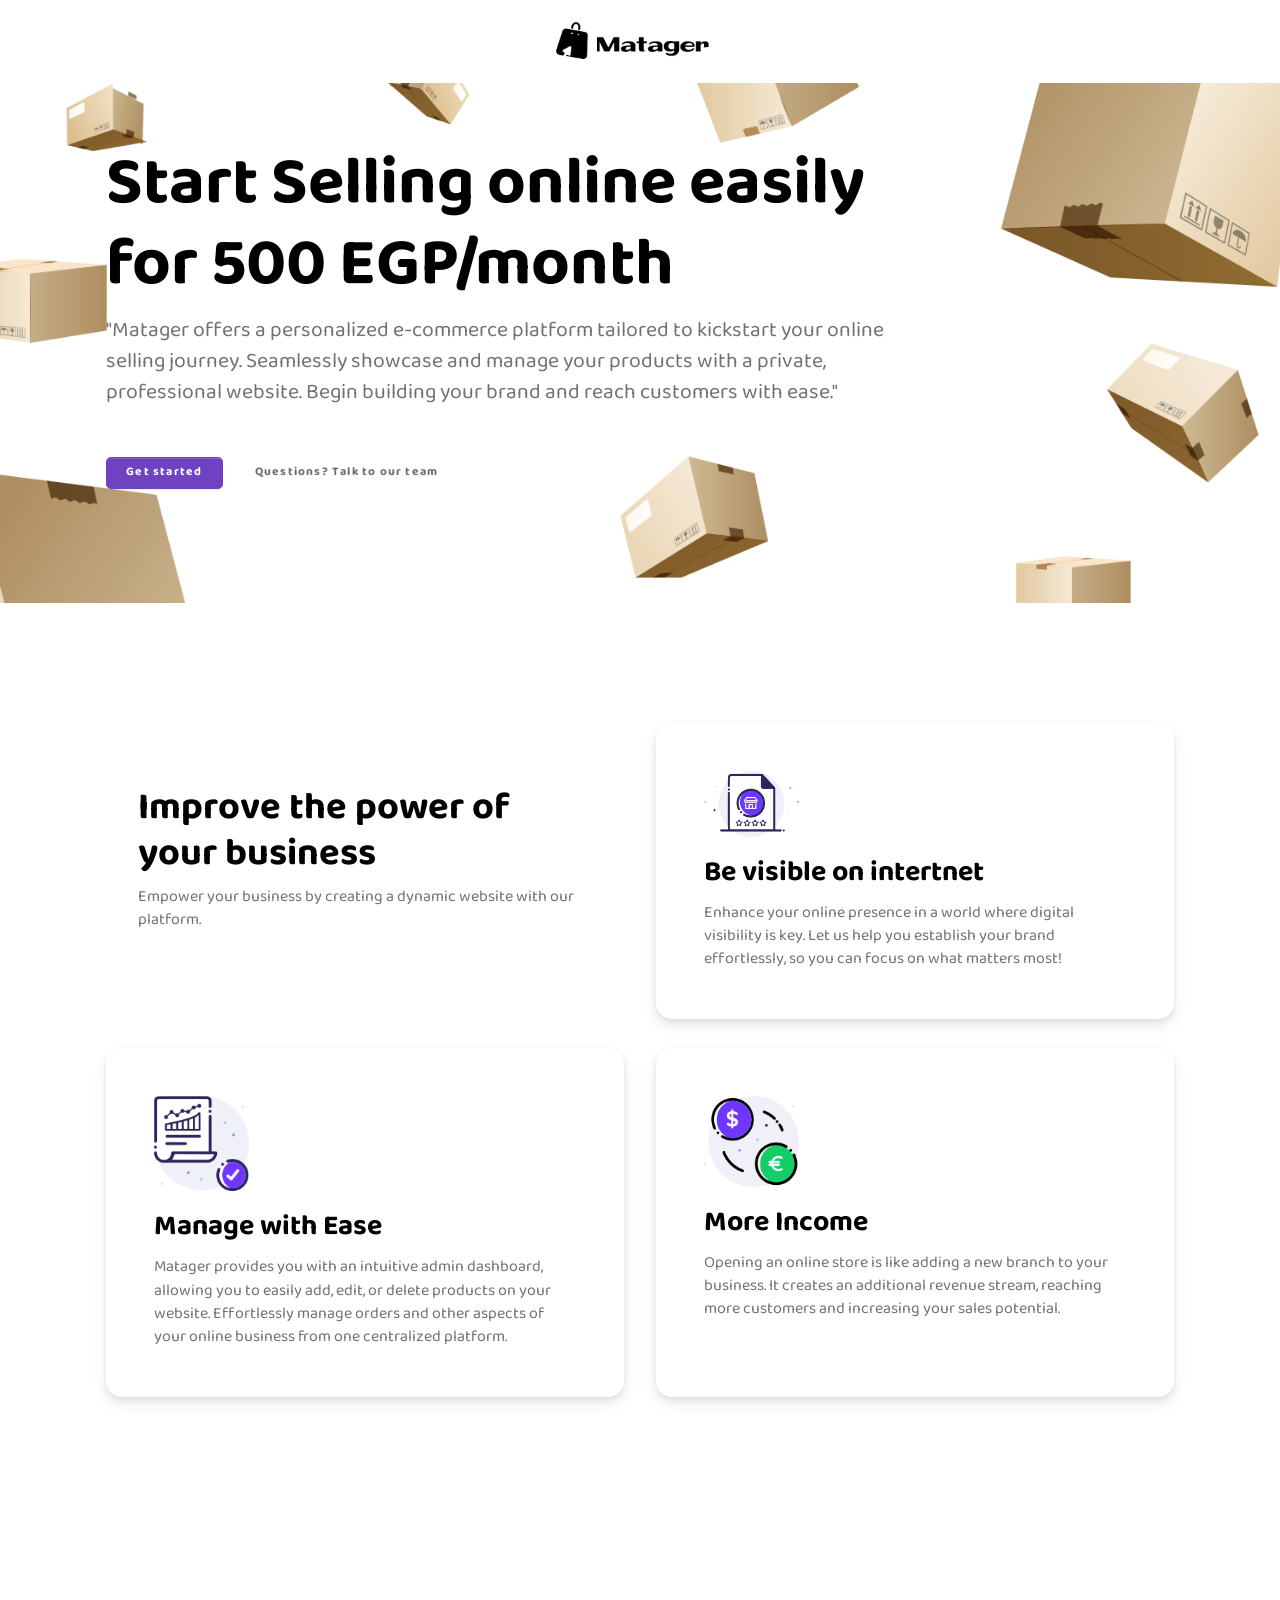
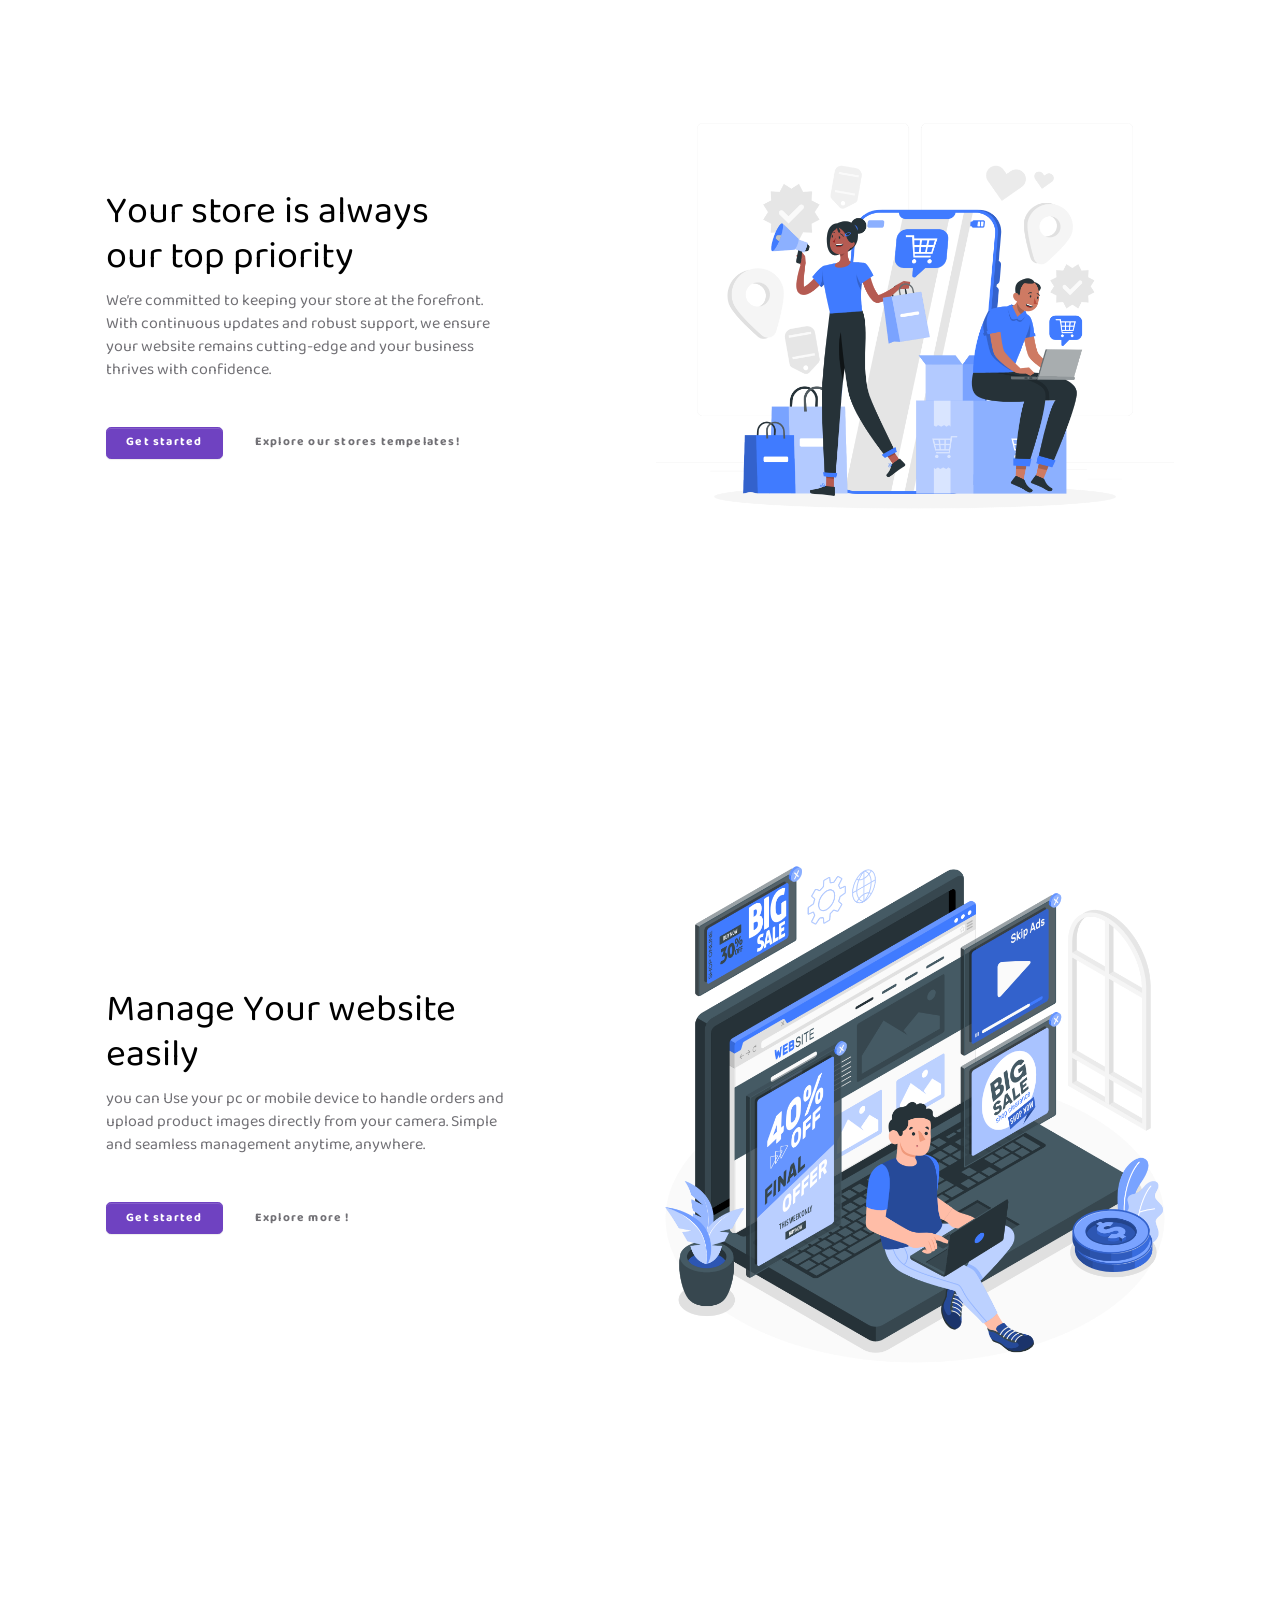
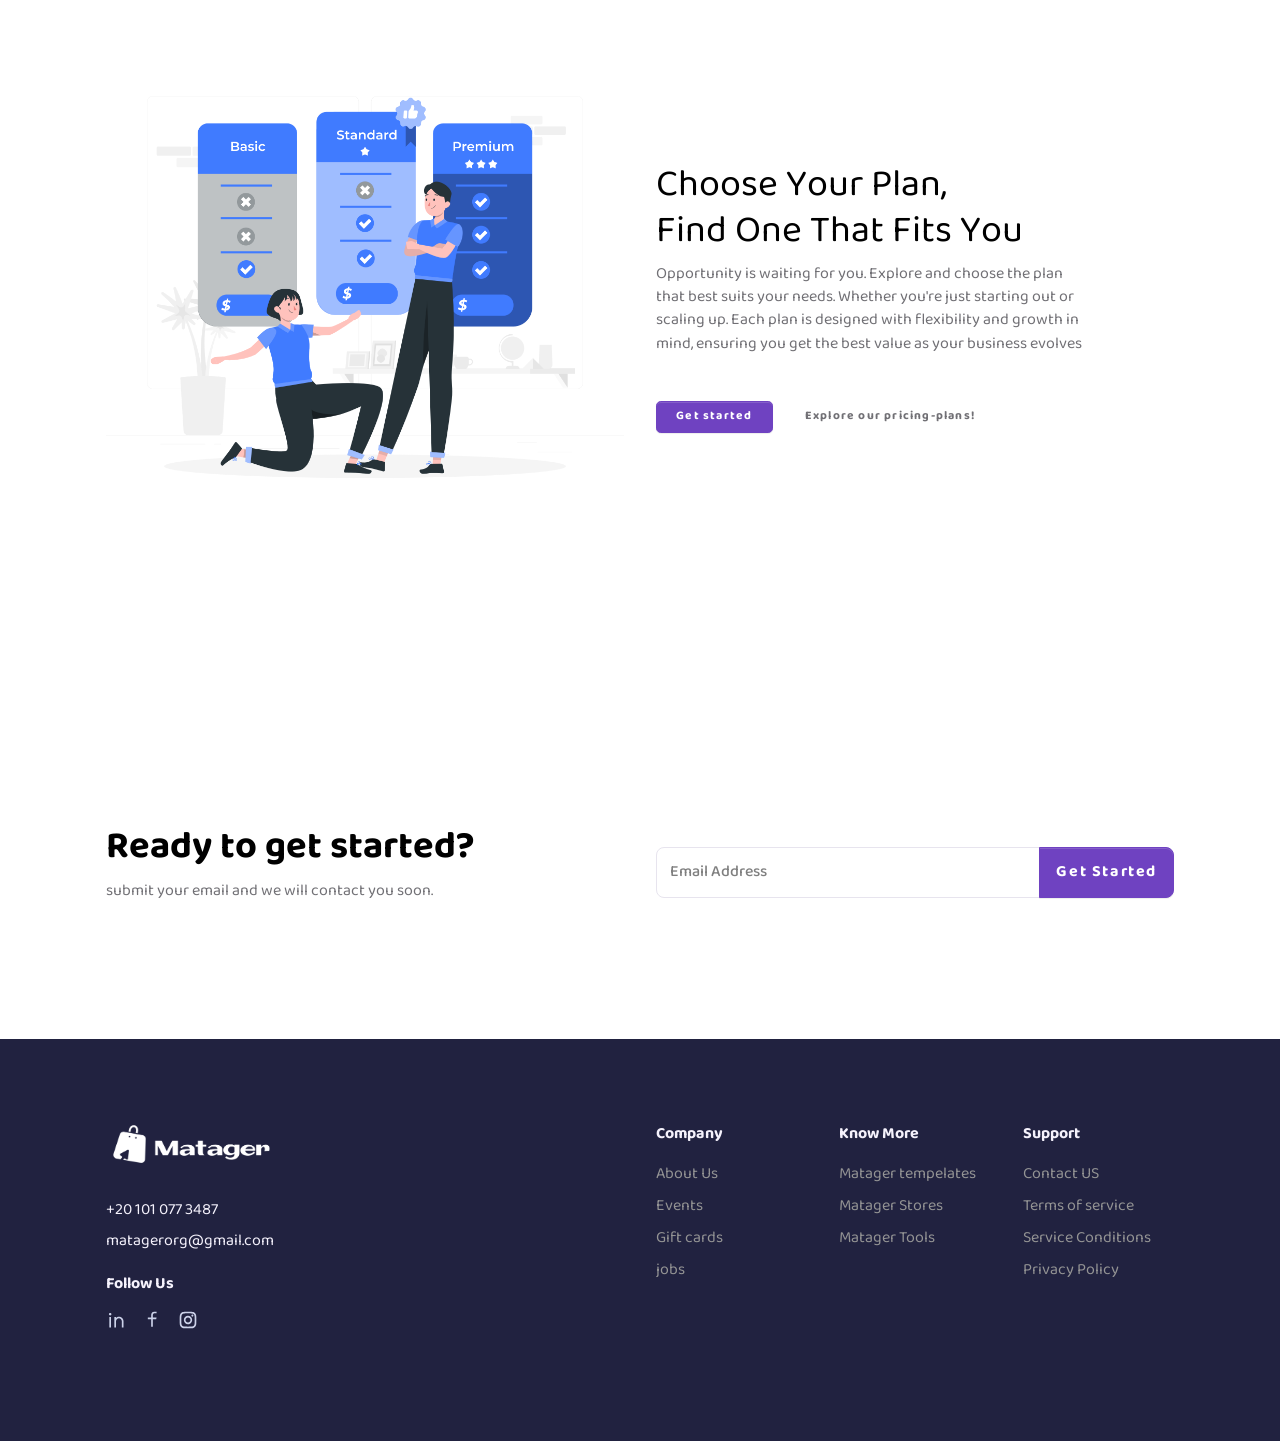
==== index.html @ d5d91312 "Update index.html" ====
<!DOCTYPE html>
<html lang="en-US" dir="ltr">

<head>
  <meta charset="utf-8">
  <meta http-equiv="X-UA-Compatible" content="IE=edge">
  <meta name="viewport" content="width=device-width, initial-scale=1">


  <!-- ===============================================-->
  <!--    Document Title-->
  <!-- ===============================================-->
  <title>Home</title>


<link rel="icon" href="./assets/img/favicons/favicon.png" type="image/x-icon">
  <link rel="icon" href="./assets/img/favicons/favico.ico" type="image/x-icon">
  <link rel="apple-touch-icon" href="./assets/img/favicons/favico.ico">


  <!-- ===============================================-->
  <!--    Stylesheets-->
  <!-- ===============================================-->

  <link
    href="https://fonts.googleapis.com/css2?family=Baloo+Bhaijaan+2:wght@400;500;600;700&amp;family=Poppins:ital,wght@0,400;0,500;0,600;0,700;1,300&amp;display=swap"
    rel="stylesheet">
  <link href="assets/css/theme.css" rel="stylesheet" />
  <script src="assets/js/main.js"></script>
</head>


<body>

  <!-- ===============================================-->
  <!--    Main Content-->
  <!-- ===============================================-->
  <main class="main" id="top">
    <nav class="navbar navbar-expand-lg navbar-light center  py-3">
      <div><a class="navbar-brand" href="index.html">
          <!-- <img src="assets/img/icons/Logo.svg" height="35"alt="logo" /> -->
          <img src="assets/img/icons/logo.svg" height="50" alt="logo" />
          <!-- <h4>matager</h4> -->
        </a>
        <button style="display: none;" class="navbar-toggler" type="button" data-bs-toggle="collapse"
          data-bs-target="#navbarSupportedContent" aria-controls="navbarSupportedContent" aria-expanded="false"
          aria-label="Toggle navigation"><span class="navbar-toggler-icon"></span></button>
        <div class="collapse navbar-collapse border-top border-lg-0 mt-4 mt-lg-0" id="navbarSupportedContent">
          <!-- <ul style="display: none;" class="navbar-nav ms-auto pt-2 pt-lg-0 font-base align-items-center">
            <li class="nav-item"><a class="nav-link px-3" href="#product">Product</a></li>
            <li class="nav-item"><a class="nav-link px-3" href="#customers">Customers</a></li>
            <li class="nav-item"><a class="nav-link px-3" href="#pricing">Pricing</a></li>
            <li class="nav-item"><a class="nav-link pl-3 me-3" href="#docs">Docs </a></li>
          </ul> -->
          <!-- <button class="btn btn-primary">Get Started</button> -->
        </div>
      </div>
    </nav>
    <div class=""
      style="background-image:url(assets/img/illustration/2.jpg);background-size: cover; background-position: center; background-repeat: no-repeat;"
      id="home">

      <div class="container">
        <div class="row align-items-center h-100 justify-content-center justify-content-lg-start ">
          <div class="col-md-9 col-xxl-5 text-md-start text-center py-6">
            <h1 class="fs-4 fs-md-5 fs-xxl-4 text-animate" data-zanim-xs='{"delay":0.1}' data-zanim-trigger="scroll">
              Start Selling
              online easily for 500 EGP/month</h1>
            <p class="fs-1 text-animate" data-zanim-xs='{"delay":0.1}' data-zanim-trigger="scroll">"Matager offers a
              personalized
              e-commerce platform tailored to kickstart your online selling journey. Seamlessly
              showcase and manage your products with a private, professional website. Begin building your brand and
              reach customers
              with ease."</p>
            <div class="d-flex flex-column flex-sm-row justify-content-center justify-content-md-start mt-5 pb-50"
              data-zanim-xs='{"delay":0.1}' data-zanim-trigger="scroll"><a class="btn btn-sm btn-primary me-1 "
                href="./pricing.html" role="button">Get started</a><a class="btn btn-sm btn-default mx-2"
                href="./ourteam.html" role="button">Questions? Talk to
                our team<i class="fas fa-arrow-right ms-2"></i></a></div>
          </div>
        </div>
      </div>
    </div>


    <!-- ============================================-->
    <!-- <section> begin ============================-->
    <section id="product">

      <div class="container">
        <div class="row mb-4">
          <div class="col-md-6 h-100 text-center text-md-start p-0 p-md-5 pb-3">
            <h2 class="mt-3">Improve the power of your business</h2>
            <p class="mb-0">Empower your business by creating a dynamic website with our platform.</p>
          </div>
          <div class="col-md-6 animate-on-scroll">
            <div class="w-100 h-100 p-5 services-card-shadow rounded-4"><img src="assets/img/icons/1.png"
                alt="Dashboard" style="width:95px;" />
              <h3 class="mt-3 lh-base">Be visible on intertnet</h3>
              <p class="mb-0">Enhance your online presence in a world where digital visibility is key. Let us help you
                establish your
                brand effortlessly, so you can focus on what matters most!</p>

            </div>
          </div>
        </div>
        <div class="row mb-4">
          <div class="col-md-6 animate-on-scroll">
            <div class="w-100 h-100 p-5 services-card-shadow rounded-4"><img src="assets/img/icons/2.png" alt="Comment"
                style="width:95px;" />
              <h3 class="mt-3 lh-base">Manage with Ease</h3>
              <p class="mb-0">Matager provides you with an intuitive admin dashboard, allowing you to easily add, edit,
                or delete
                products on your website. Effortlessly manage orders and other aspects of your online business from one
                centralized
                platform.</p>

            </div>
          </div>
          <div class="col-md-6 animate-on-scroll">
            <div class="w-100 h-100 p-5 services-card-shadow rounded-4"><img src="assets/img/icons/3.png" alt="Tailored"
                style="width:95px;" />
              <h3 class="mt-3 lh-base">More Income</h3>
              <p class="mb-0">Opening an online store is like adding a new branch to your business. It creates an
                additional revenue stream, reaching
                more customers and increasing your sales potential.</p>
            </div>
          </div>
        </div>
      </div>
      <!-- end of .container-->
    </section>

    <section id="pricing">

      <div class="container animate-on-scroll">
        <div class="row flex-center">
          <div class="col-md-6 text-center text-md-start">
            <h4 class="fw-normal fs-3" data-zanim-xs='{"delay":0.3}' data-zanim-trigger="scroll">Your store is always
              <br />our top priority
            </h4>
            <p class="fs-0 pe-xl-8" data-zanim-xs='{"delay":0.5}' data-zanim-trigger="scroll">We’re committed to keeping
              your store at the forefront. With continuous updates and robust support, we ensure your
              website remains cutting-edge and your business thrives with confidence.</p>

            <button class="btn btn-sm btn-primary my-4 me-1" onclick="gotopricing()" role="button">Get
              started</button><a class="btn btn-sm my-2 btn-default mx-2" href="#" role="button">Explore our stores
              tempelates!<i class="fas fa-arrow-right ms-2"></i></a>
          </div>
          <div class="col-md-6 mb-4"><img class="w-100" src="assets/img/illustration/4.png" alt="..." /></div>
        </div>
      </div>

    </section>

    <section id="managing">

      <div class="container animate-on-scroll">
        <div class="row flex-center">
          <div class="col-md-6 text-center text-md-start">
            <h4 class="fw-normal fs-3" data-zanim-xs='{"delay":0.1}' data-zanim-trigger="scroll">Manage Your website
              <br />easily
            </h4>
            <p class="fs-0 pe-xl-8" data-zanim-xs='{"delay":0.1}' data-zanim-trigger="scroll">you can Use your pc or
              mobile device to handle orders and upload product
              images directly from your camera. Simple and seamless management anytime, anywhere.</p>

            <button class="btn btn-sm btn-primary my-4 me-1" onclick="gotopricing()" role="button">Get
              started</button><a class="btn btn-sm my-2 btn-default mx-2" href="#" role="button">Explore more !<i
                class="fas fa-arrow-right ms-2"></i></a>
          </div>
          <div class="col-md-6 mb-4"><img class="w-100" src="assets/img/illustration/77.png" alt="..." /></div>
        </div>
      </div>
      <!-- end of .container-->

    </section>

    <section>

      <div class="container animate-on-scroll">
        <div class="row align-items-center">
          <div class="col-md-6 mb-4"><img class="w-100" src="assets/img/illustration/5.png" alt="..." /></div>
          <div class="col-md-6 text-center text-md-start">
            <h4 class="fs-3 fw-normal" data-zanim-xs='{"delay":0.1}' data-zanim-trigger="scroll">Choose Your Plan,
              <br />Find One That Fits You
            </h4>
            <p class="fs-0 pe-xl-7" data-zanim-xs='{"delay":0.1}' data-zanim-trigger="scroll">Opportunity is waiting for
              you. Explore and choose the plan that best suits your needs. Whether you're just starting out
              or scaling up. Each plan is designed with flexibility and
              growth in mind, ensuring you get the best value as your business evolves</p>

            <button class="btn btn-sm btn-primary btn-bg-purple my-4 me-1 " onclick="gotopricing()" role="button">Get
              started</button><a class="btn btn-sm my-2 btn-default mx-2" href="./pricing.html" role="button">Explore
              our pricing-plans!<i class="fas fa-arrow-right ms-2"></i></a>
          </div>
        </div>
      </div>
      <!-- end of .container-->

    </section>

    <section id="cta">

      <div class="container animate-on-scroll">
        <div class="row align-items-center">
          <div class="col-lg-6">
            <h2 class="fw-bold text-black">Ready to get started?</h2>
            <p>submit your email and we will contact you soon.</p>
          </div>
          <div class="col-lg-6 h-100">
            <div class="input-group">
              <input class="form-control" type="text" placeholder="Email Address" />
              <button class="btn btn-primary rounded-start-0 px-3" type="submit">Get Started</button>
            </div>
          </div>
        </div>
      </div>
      <!-- end of .container-->

    </section>

    <section class="py-0 bg-1000">
      <div class="container animate-on-scroll">
        <div class="row py-7">
          <div class="col-12 col-sm-12 col-lg-6 mb-4 order-0 order-sm-0"><a class="text-decoration-none" href="#"><img
                src="assets/img/icons/logo-white.svg" height="51" alt="" /></a>
            <p class="text-light mt-4 mb-0">+20 101 077 3487</p>
            <p class="text-light mt-2">matagerorg@gmail.com</p>
            <h5 class="lh-lg fw-bold text-light font-sans-serif mt-2"> Follow Us </h5>
            <div class="d-flex"><a href="#!"><img class="me-xl-3 me-1" src="assets/img/gallery/linkedin-line1.svg"
                  alt="in" width:'20px'="width:'20px'" height:'20px'="height:'20px'" /></a><a
                href="https://www.facebook.com/people/Matager/61564248736614/"><img class="me-xl-3 me-1"
                  src="assets/img/gallery/facebook-line1.svg" alt="fb" width:'20px'="width:'20px'"
                  height:'20px'="height:'20px'" /></a><a href="#!"><img class="me-xl-3 me-1"
                  src="assets/img/gallery/instagram-line1.svg" alt="instragram" width:'20px'="width:'20px'"
                  height:'20px'="height:'20px'" /></a>
            </div>
          </div>
          <div class="col-6 col-sm-4 col-lg-2 mb-3 order-2 order-sm-1">

            <ul class="list-unstyled text-light mb-md-4">
              <h5 class="lh-lg fw-bold text-light font-sans-serif"> Company </h5>
              <li class="lh-lg"><a class="text-500 footer-link text-light" href="./aboutus.html">About Us</a></li>
              <li class="lh-lg"><a class="text-500 footer-link text-light" href="#!">Events</a></li>
              <li class="lh-lg"><a class="text-500 footer-link text-light" href="#!">Gift cards</a></li>
              <li class="lh-lg"><a class="text-500 footer-link text-light" href="#!">jobs</a></li>
            </ul>
          </div>
          <div class="col-6 col-sm-4 col-lg-2 mb-3 order-3 order-sm-2">

            <ul class="list-unstyled text-light mb-md-4 mb-lg-0">
              <h5 class="lh-lg fw-bold text-light font-sans-serif"> Know More</h5>
              <li class="lh-lg"><a class="text-500 footer-link text-light" href="#!">Matager tempelates</a></li>
              <li class="lh-lg"><a class="text-500 footer-link text-light" href="./stores.html">Matager Stores</a></li>
              <li class="lh-lg"><a class="text-500 footer-link text-light" href="#!">Matager Tools</a></li>
            </ul>
          </div>
          <div class="col-6 col-sm-4 col-lg-2 mb-3 order-3 order-sm-2">
            <h5 class="lh-lg fw-bold text-light font-sans-serif"> Support</h5>
            <ul class="list-unstyled text-light mb-md-4 mb-lg-0">
              <li class="lh-lg"><a class="text-500 footer-link text-light" href="./ourteam.html">Contact US</a></li>
              <li class="lh-lg"><a class="text-500 footer-link text-light" href="./Termsofservice.html">Terms of
                  service</a>
              </li>
              <li class="lh-lg"><a class="text-500 footer-link text-light" href="./ServiceConditions.html">Service
                  Conditions</a></li>
              <li class="lh-lg"><a class="text-500 footer-link text-light" href="./PrivacyPolicy.html">Privacy
                  Policy</a>
              </li>
            </ul>
          </div>
        </div>
      </div>





    </section>
  </main>
  <script>
    function gotopricing() {
      window.location.href = "./pricing.html";
    }
  </script>
</body>

</html>
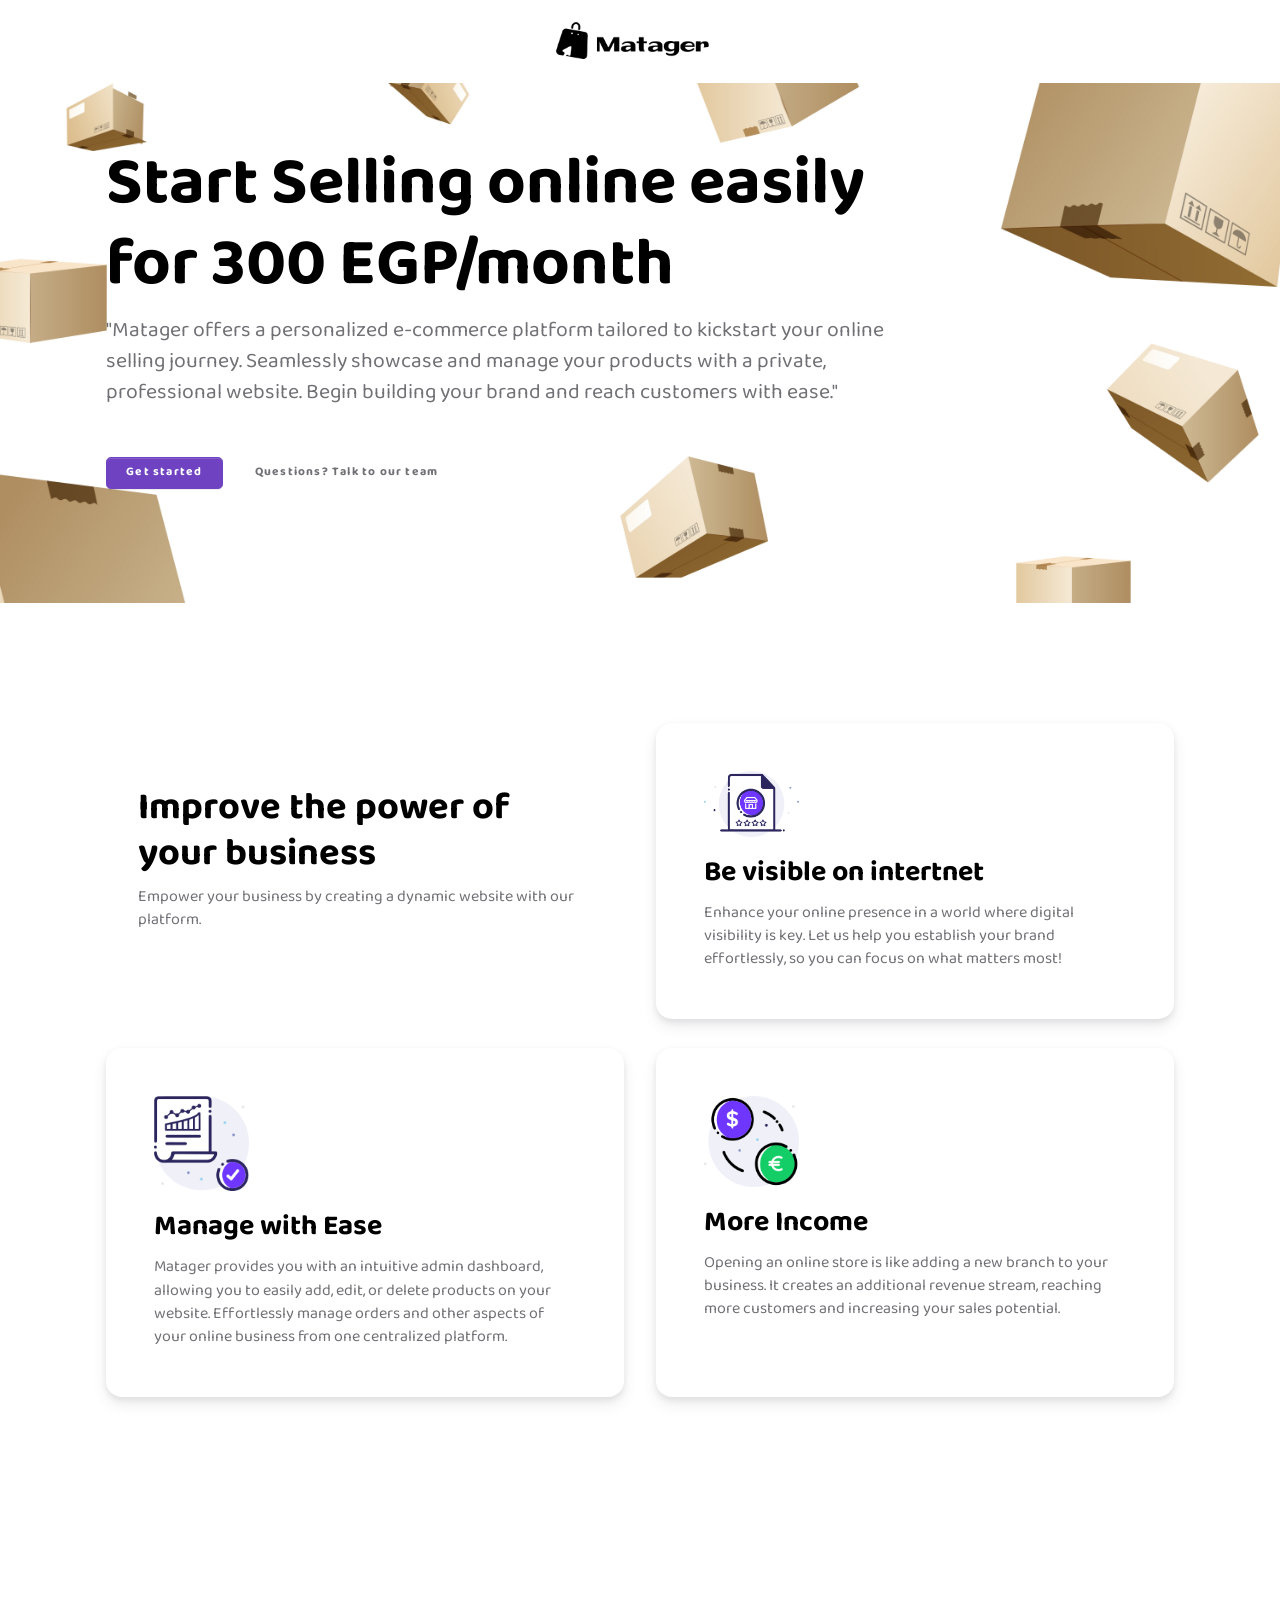
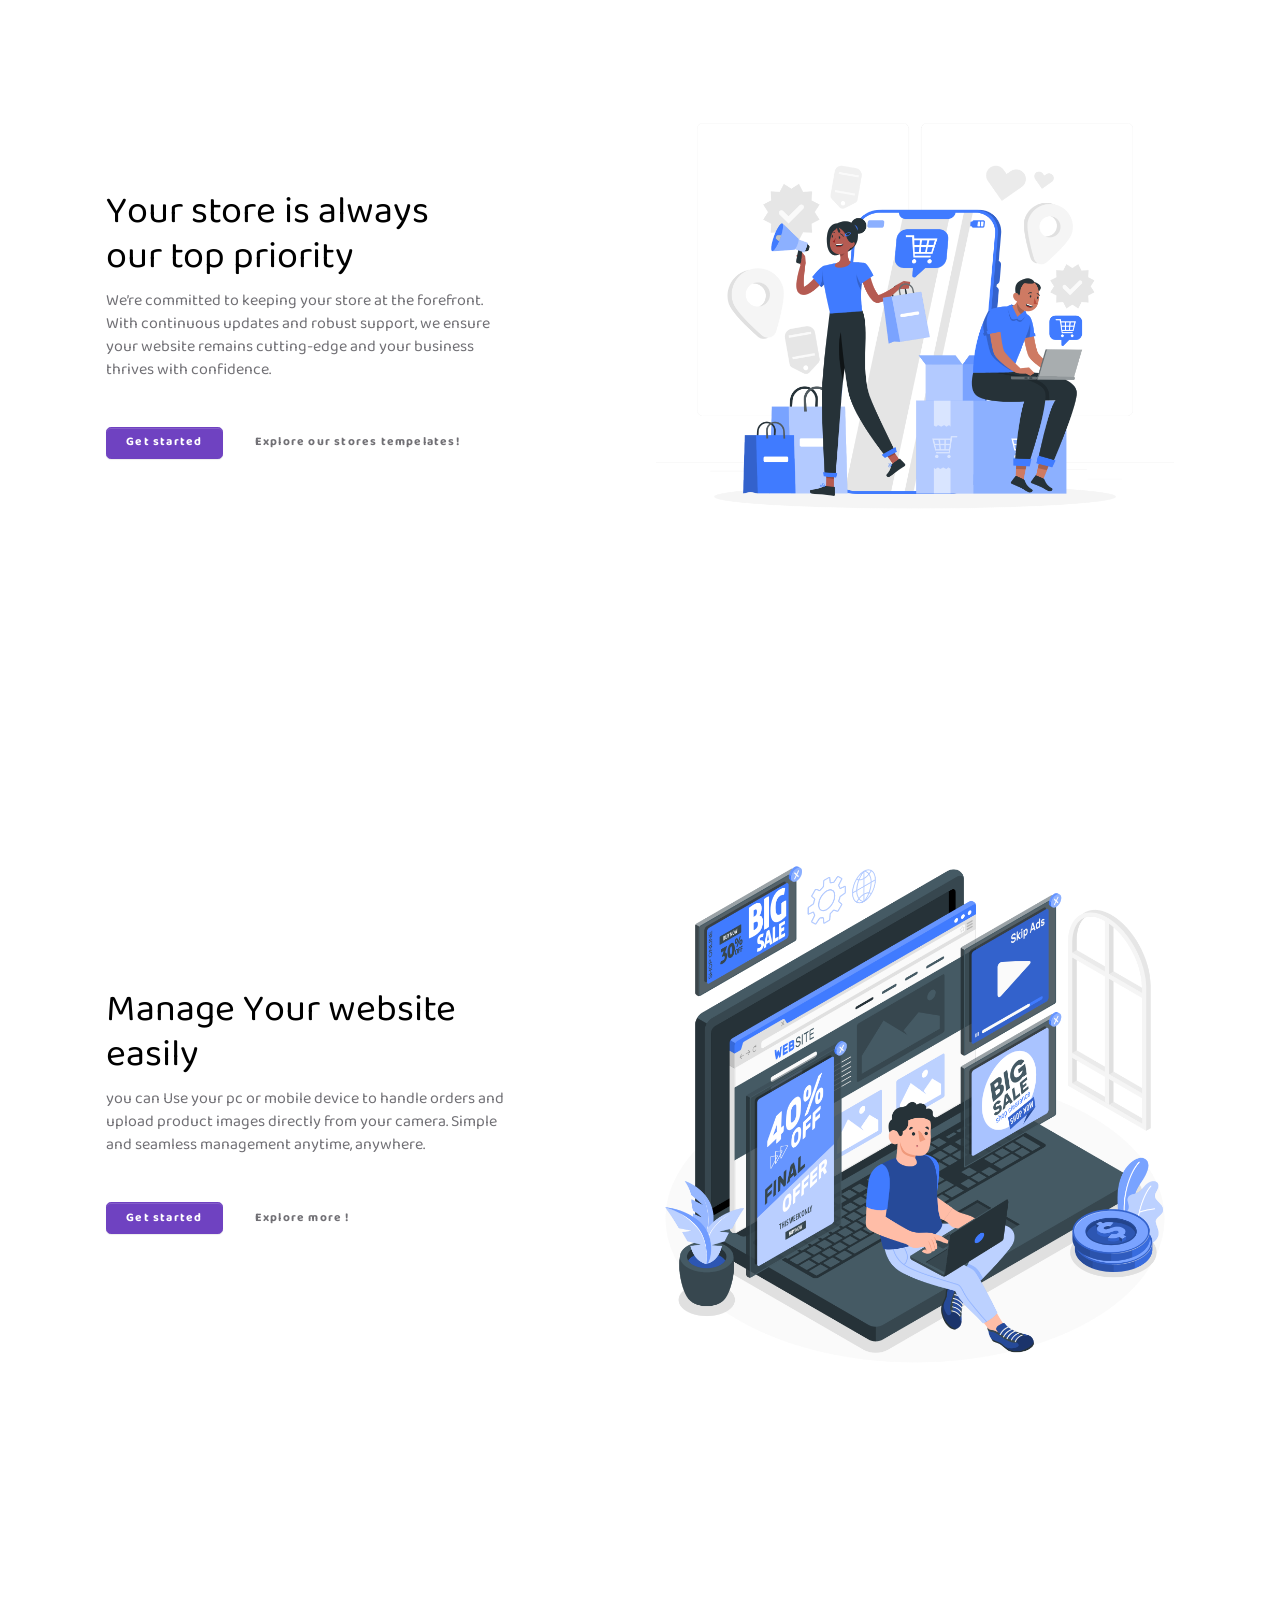
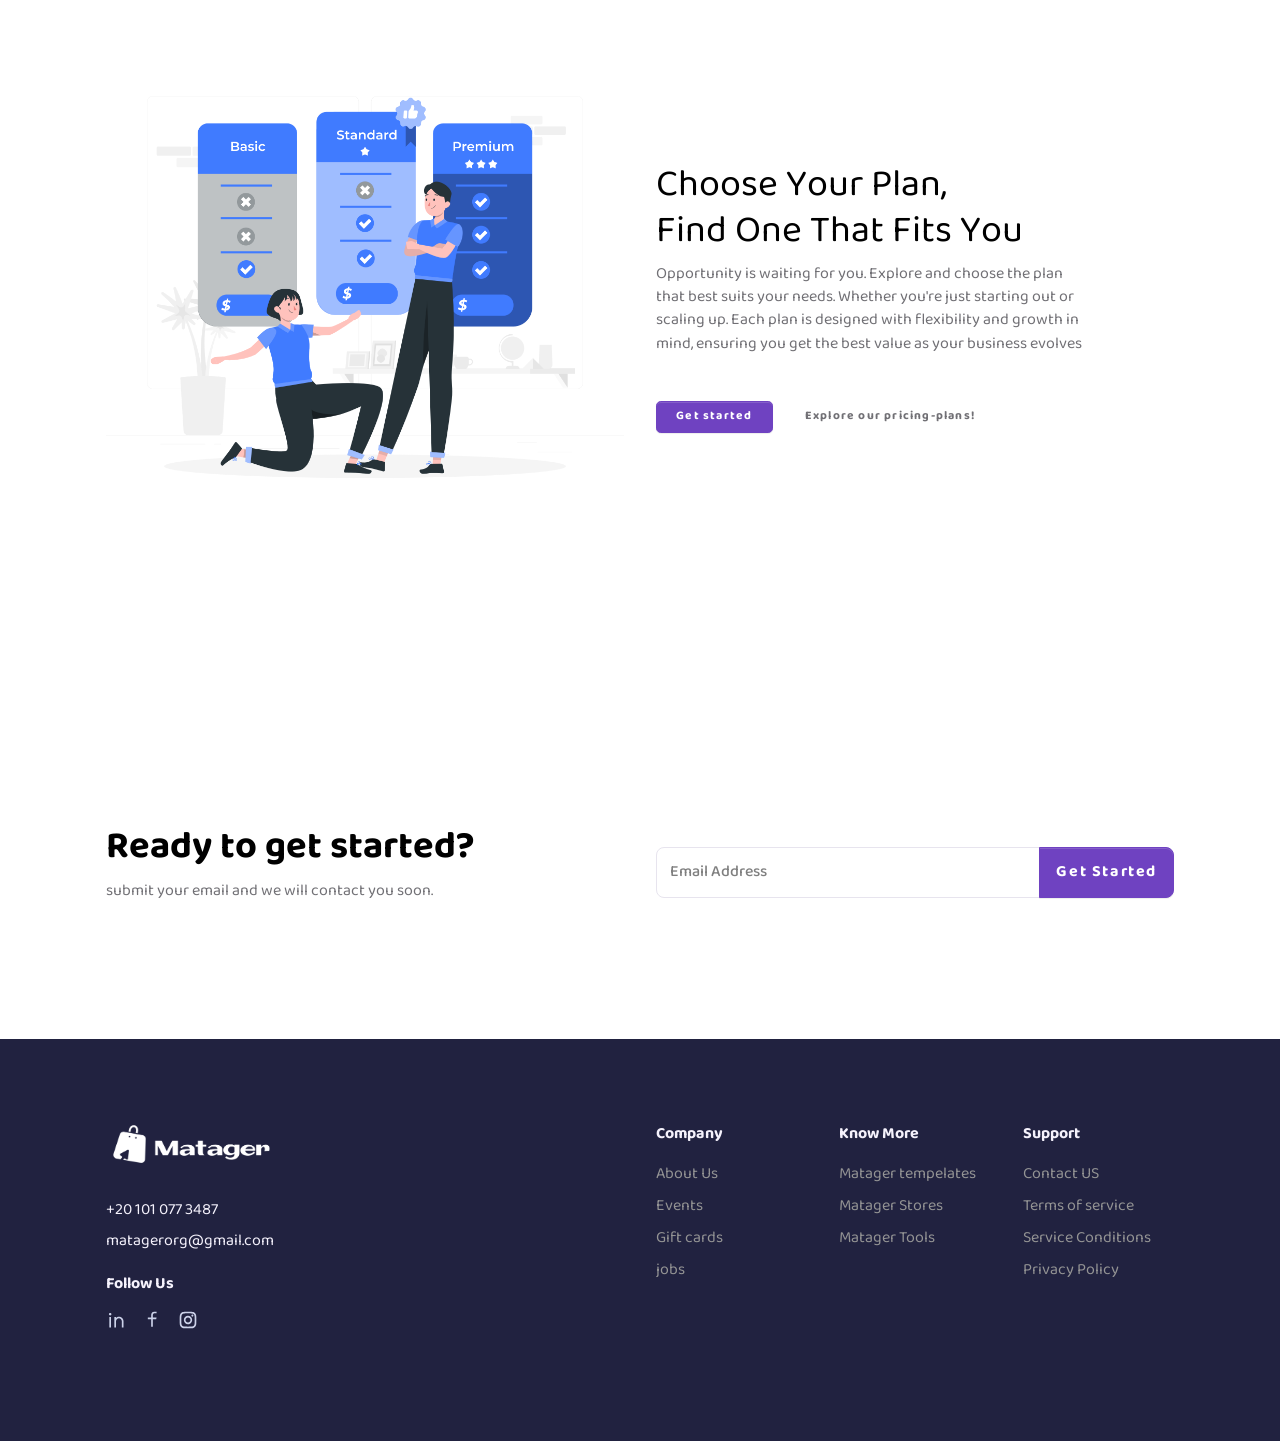
==== commit b91aa26c: "Update index.html" ====
--- a/index.html
+++ b/index.html
@@ -13,9 +13,8 @@
   <title>Home</title>
 
 
-<link rel="icon" href="./assets/img/favicons/favicon.png" type="image/x-icon">
-  <link rel="icon" href="./assets/img/favicons/favico.ico" type="image/x-icon">
-  <link rel="apple-touch-icon" href="./assets/img/favicons/favico.ico">
+<link rel="icon" href="./assets/img/favicons/favico.ico" type="image/x-icon">
+
 
 
   <!-- ===============================================-->
@@ -65,7 +64,7 @@
           <div class="col-md-9 col-xxl-5 text-md-start text-center py-6">
             <h1 class="fs-4 fs-md-5 fs-xxl-4 text-animate" data-zanim-xs='{"delay":0.1}' data-zanim-trigger="scroll">
               Start Selling
-              online easily for 500 EGP/month</h1>
+              online easily for 300 EGP/month</h1>
             <p class="fs-1 text-animate" data-zanim-xs='{"delay":0.1}' data-zanim-trigger="scroll">"Matager offers a
               personalized
               e-commerce platform tailored to kickstart your online selling journey. Seamlessly
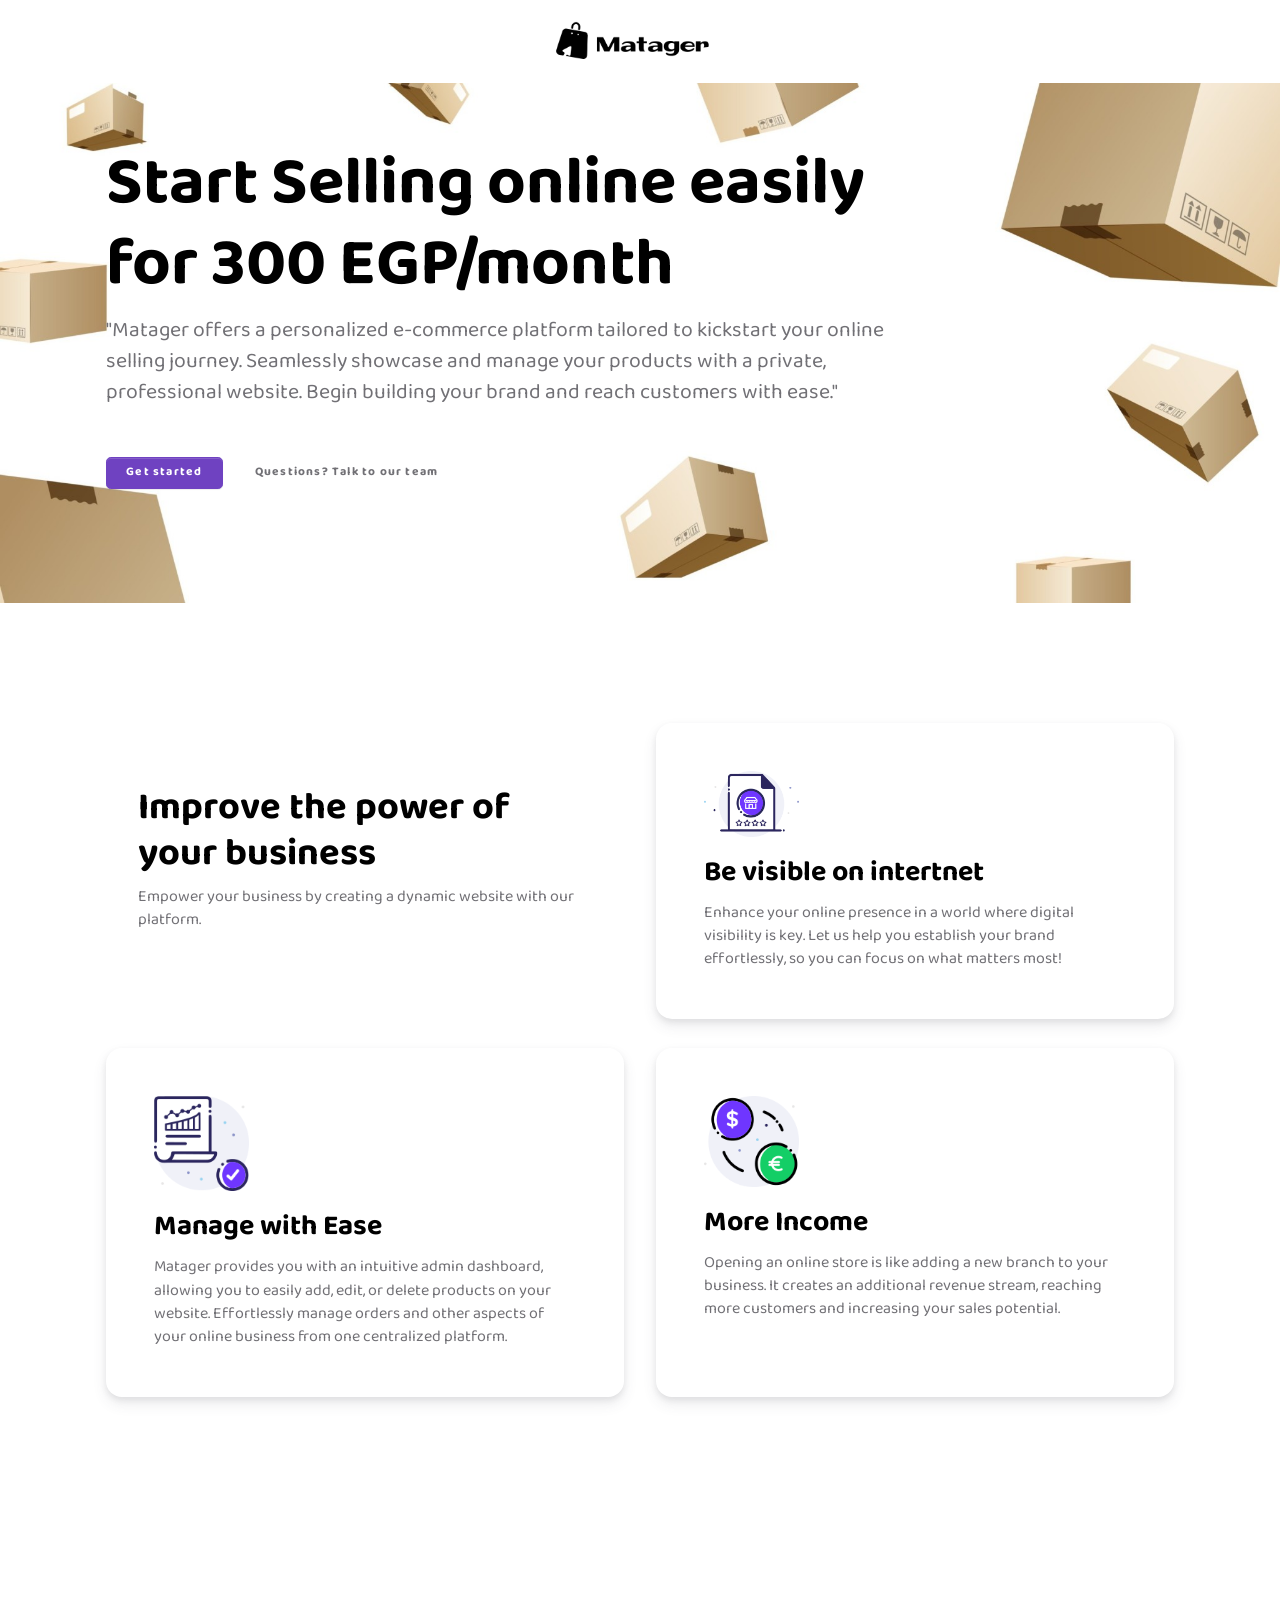
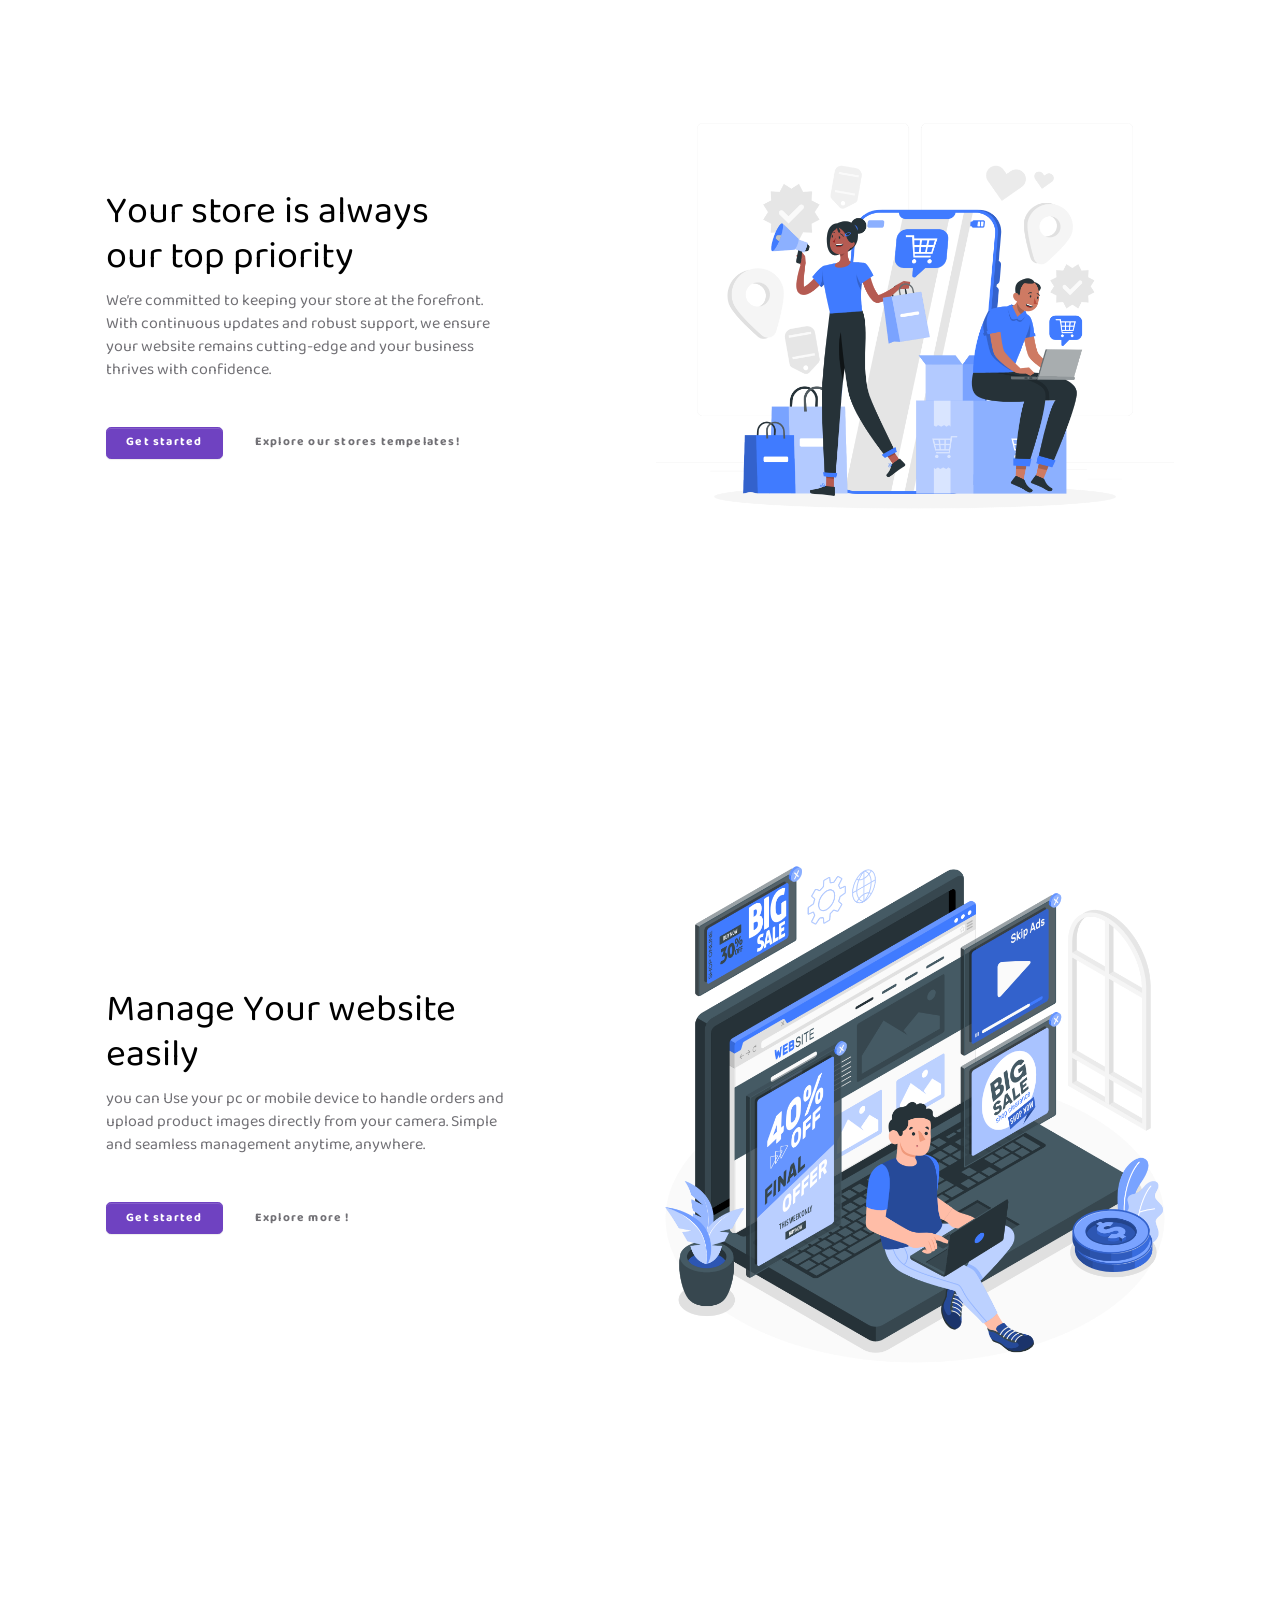
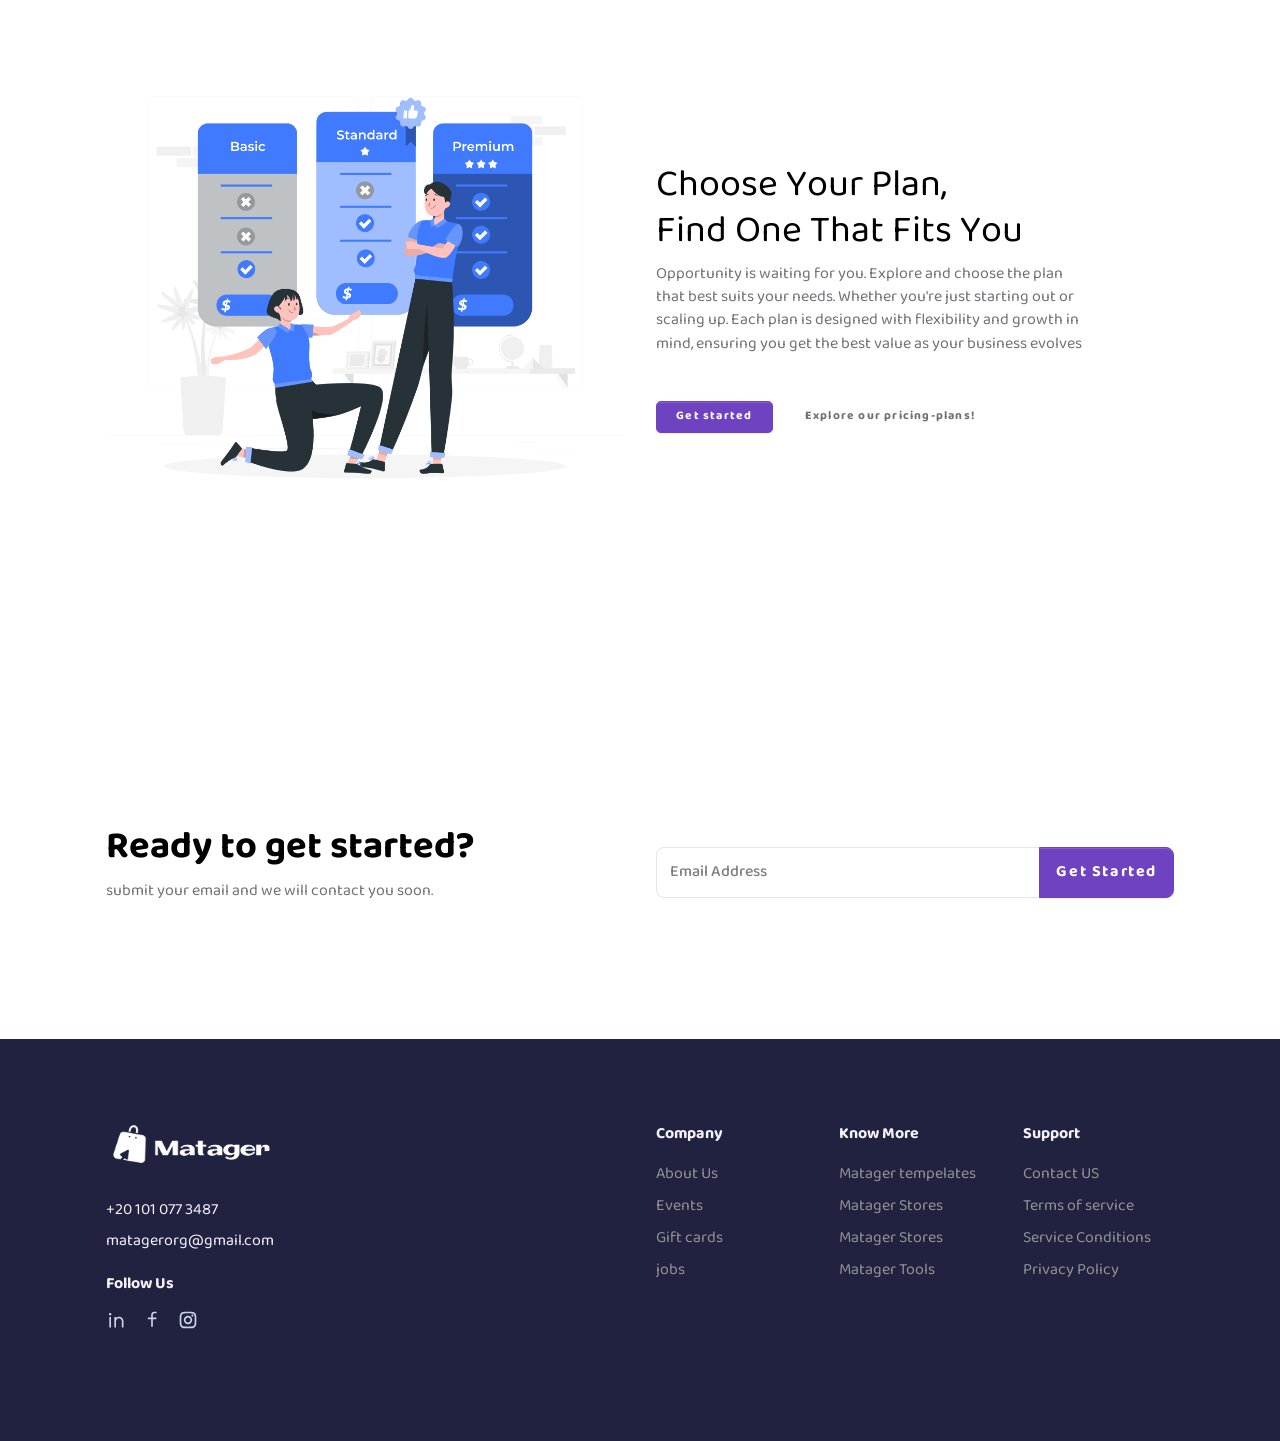
==== commit 370761d3: "Update index.html" ====
--- a/index.html
+++ b/index.html
@@ -252,6 +252,7 @@
               <h5 class="lh-lg fw-bold text-light font-sans-serif"> Know More</h5>
               <li class="lh-lg"><a class="text-500 footer-link text-light" href="#!">Matager tempelates</a></li>
               <li class="lh-lg"><a class="text-500 footer-link text-light" href="./stores.html">Matager Stores</a></li>
+              <li class="lh-lg"><a class="text-500 footer-link text-light" href="./pricing.html">Matager Stores</a></li>
               <li class="lh-lg"><a class="text-500 footer-link text-light" href="#!">Matager Tools</a></li>
             </ul>
           </div>
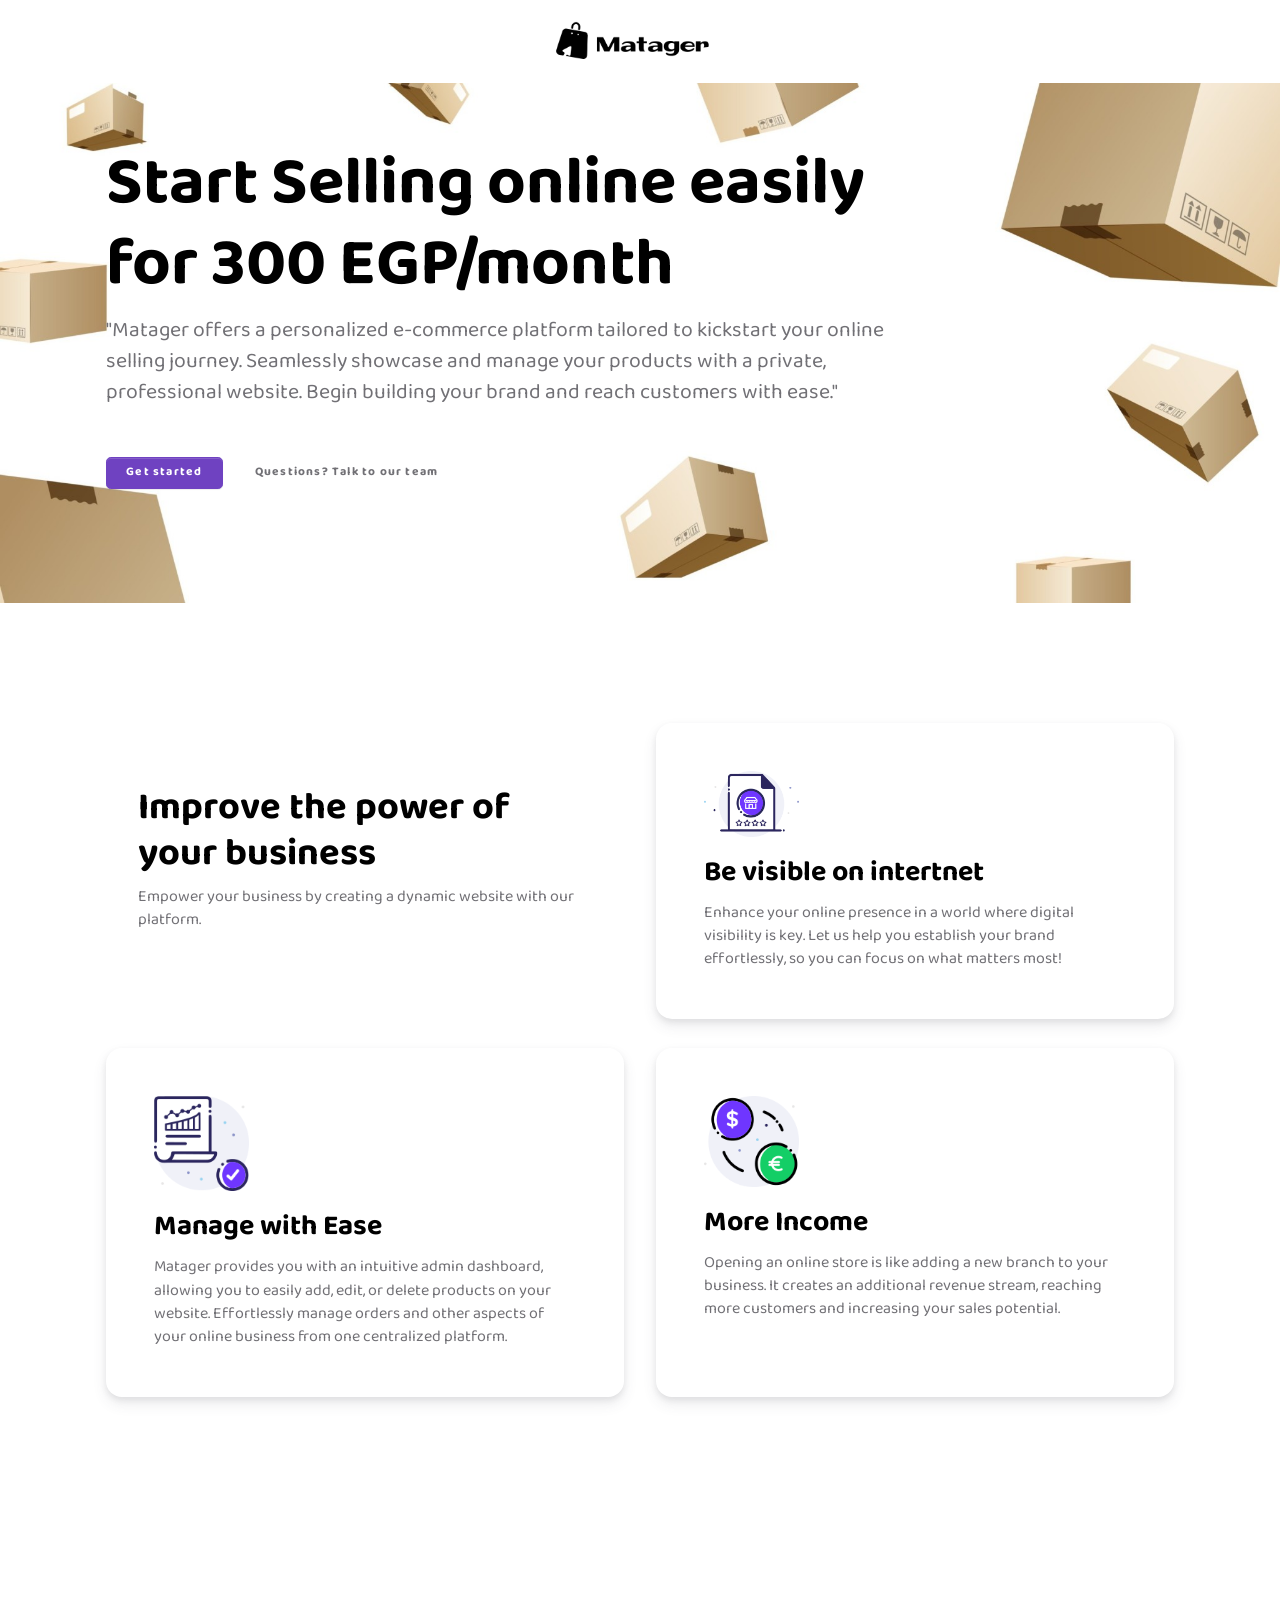
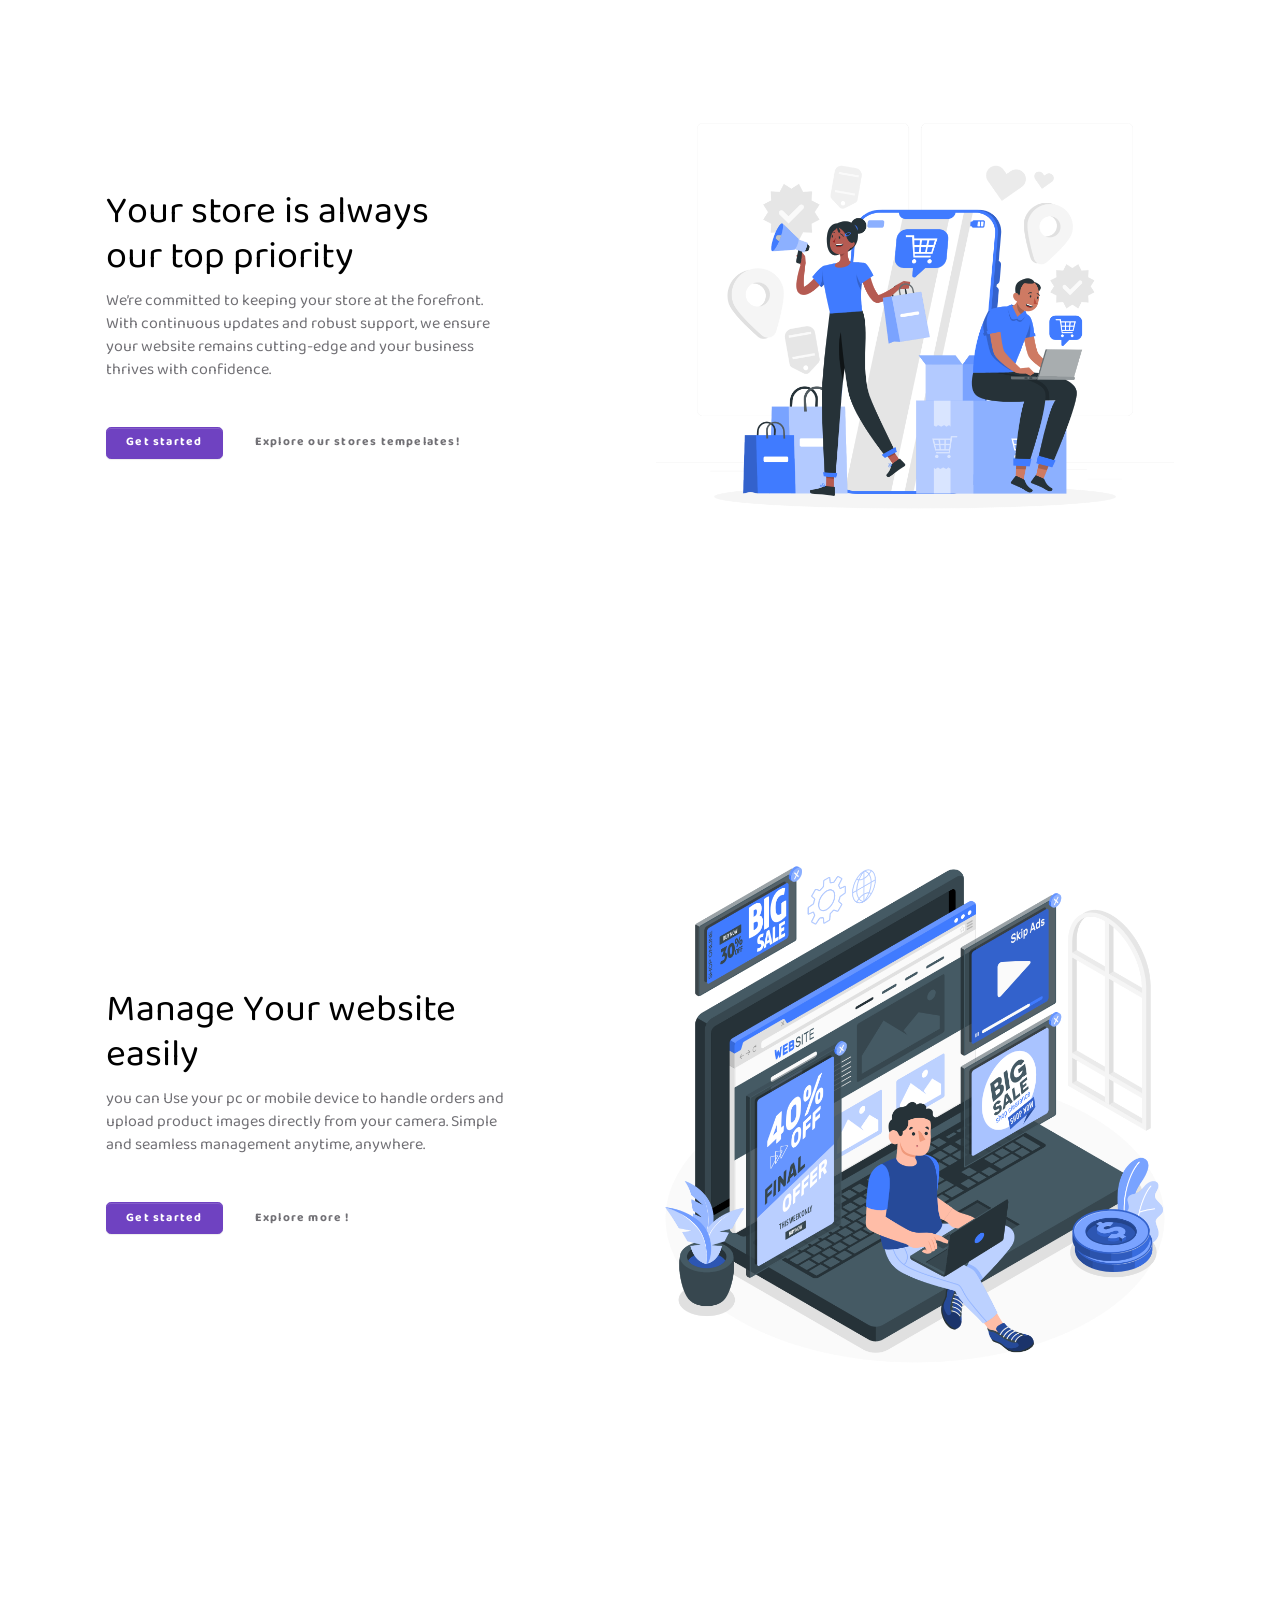
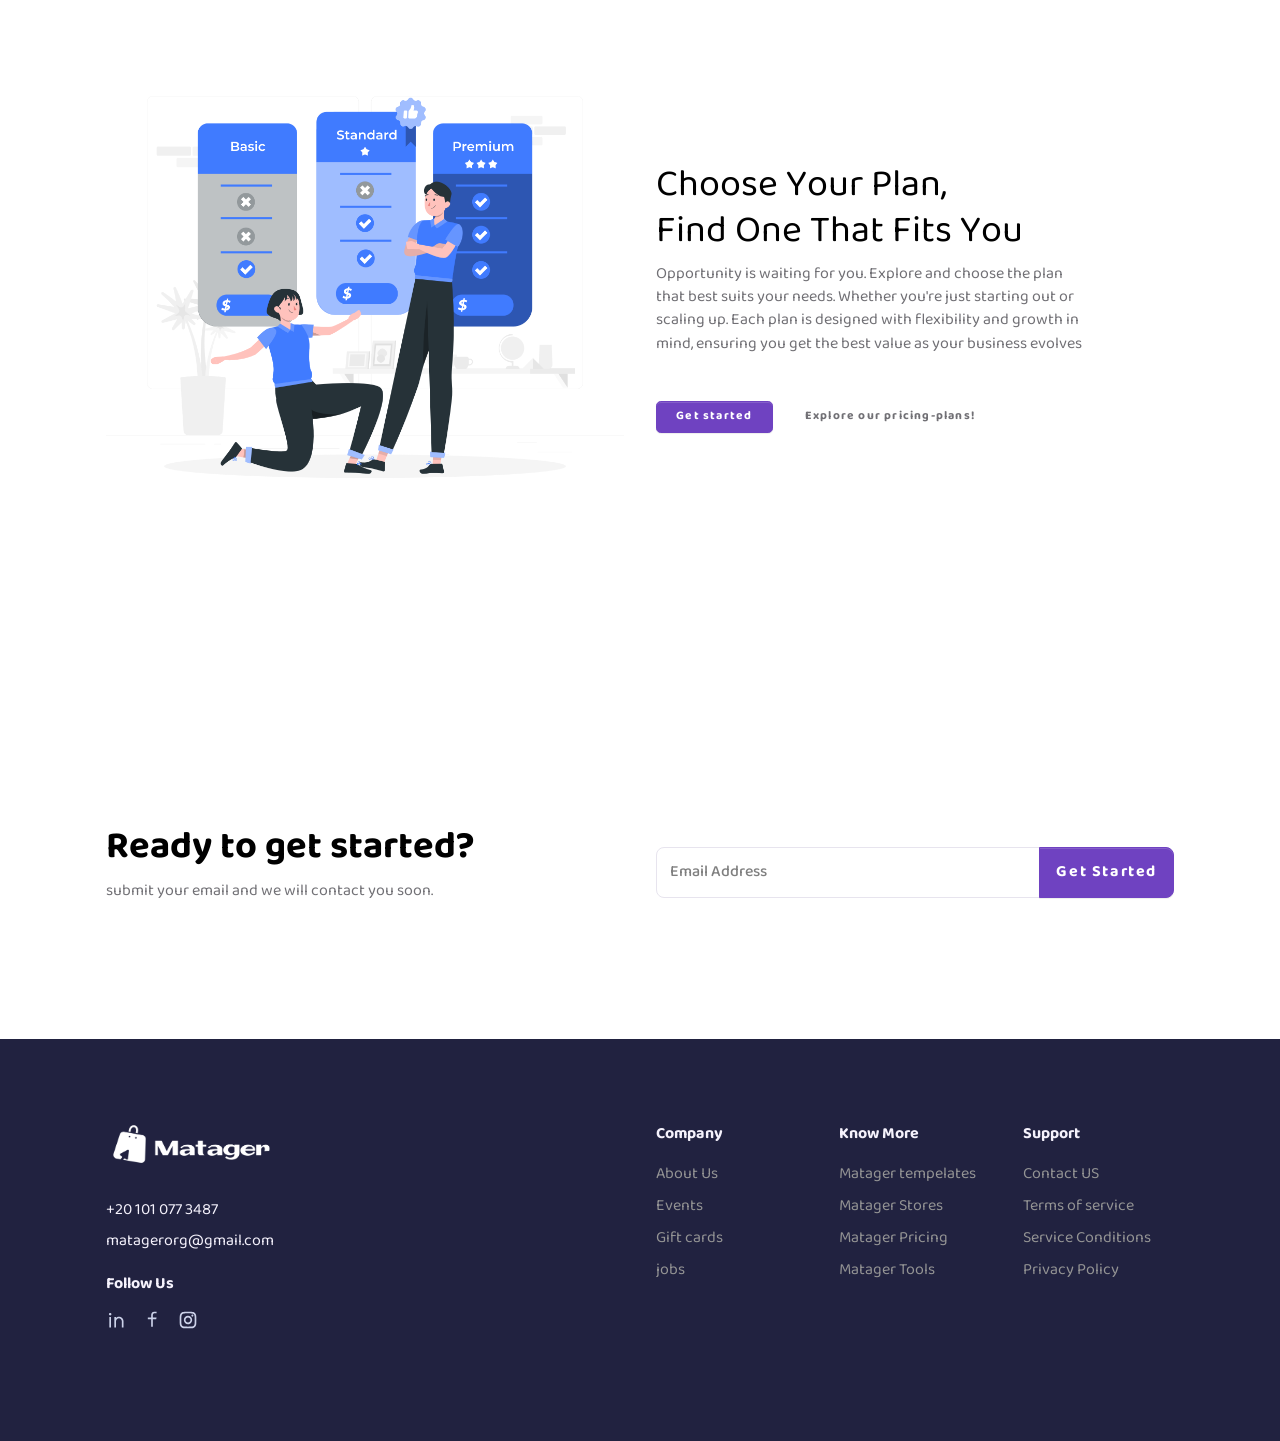
==== commit 0bc29e57: "Update index.html" ====
--- a/index.html
+++ b/index.html
@@ -252,7 +252,7 @@
               <h5 class="lh-lg fw-bold text-light font-sans-serif"> Know More</h5>
               <li class="lh-lg"><a class="text-500 footer-link text-light" href="#!">Matager tempelates</a></li>
               <li class="lh-lg"><a class="text-500 footer-link text-light" href="./stores.html">Matager Stores</a></li>
-              <li class="lh-lg"><a class="text-500 footer-link text-light" href="./pricing.html">Matager Stores</a></li>
+              <li class="lh-lg"><a class="text-500 footer-link text-light" href="./pricing.html">Matager Pricing</a></li>
               <li class="lh-lg"><a class="text-500 footer-link text-light" href="#!">Matager Tools</a></li>
             </ul>
           </div>
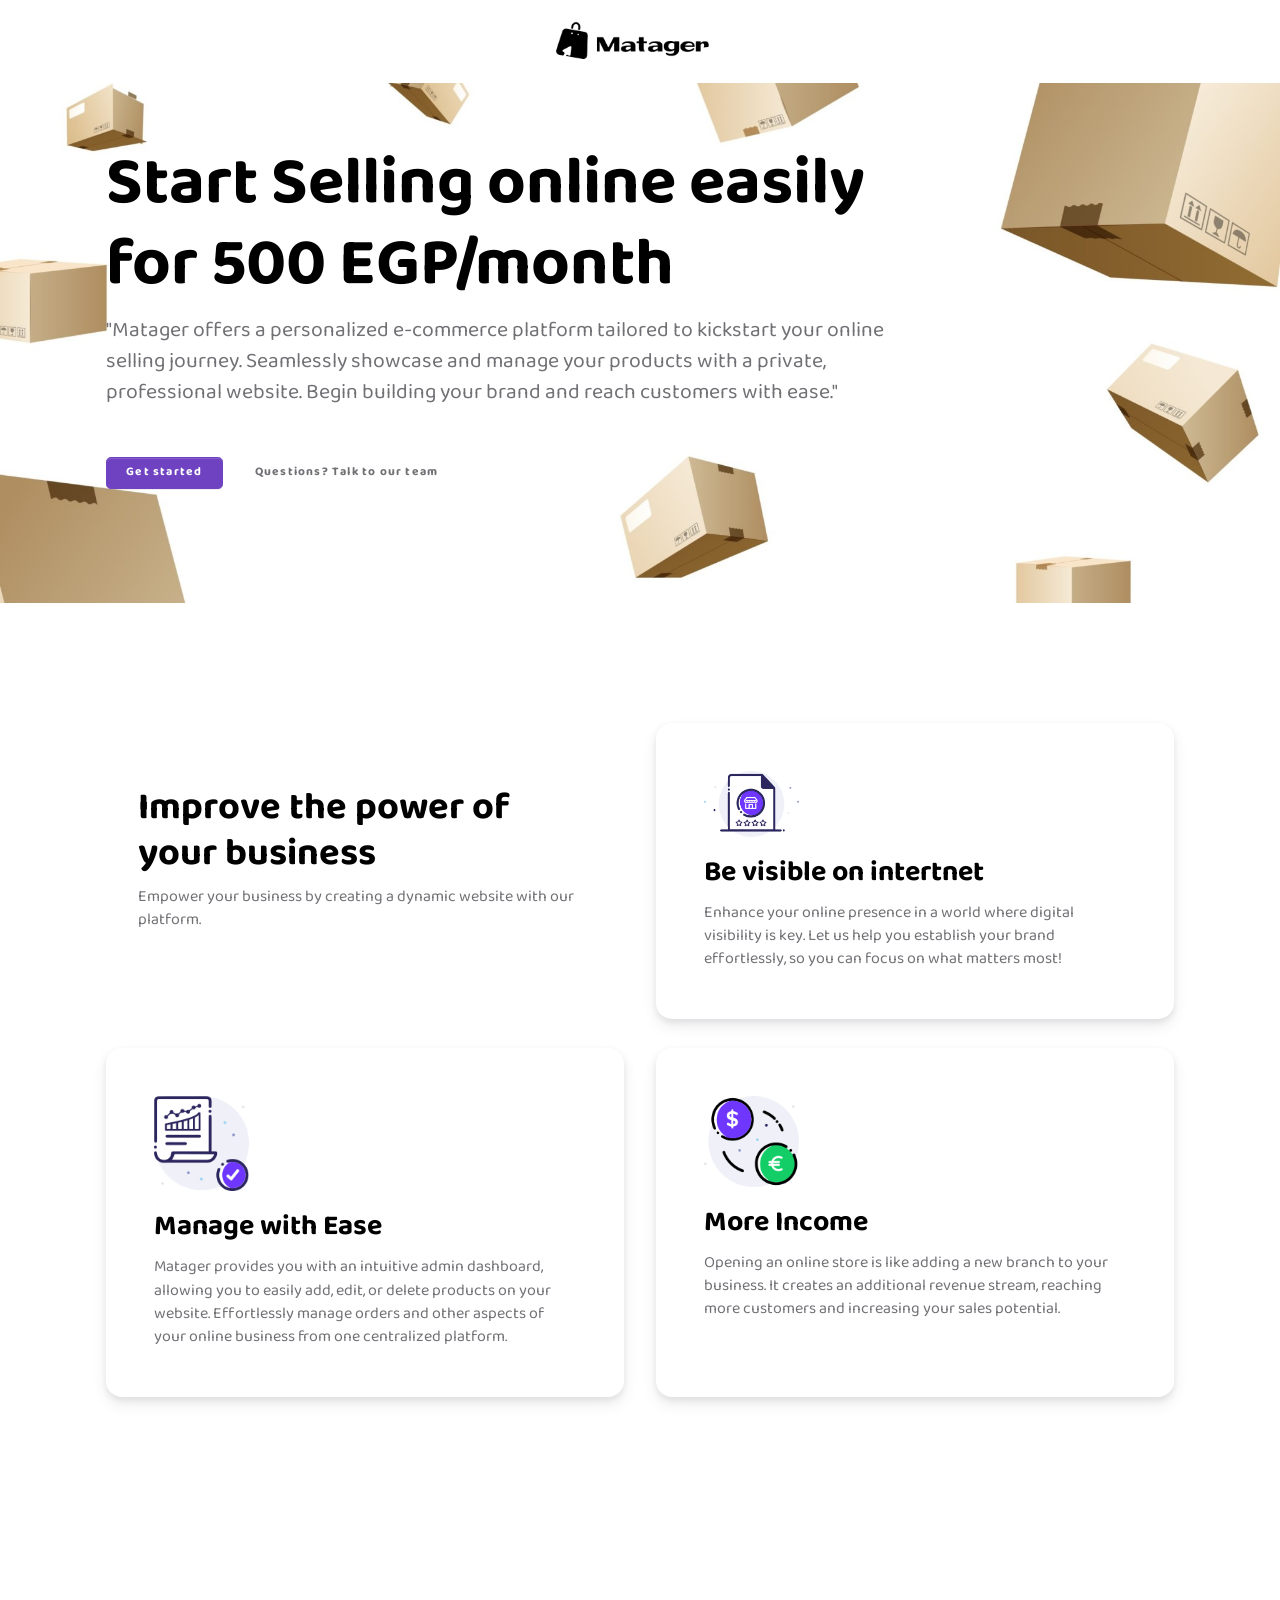
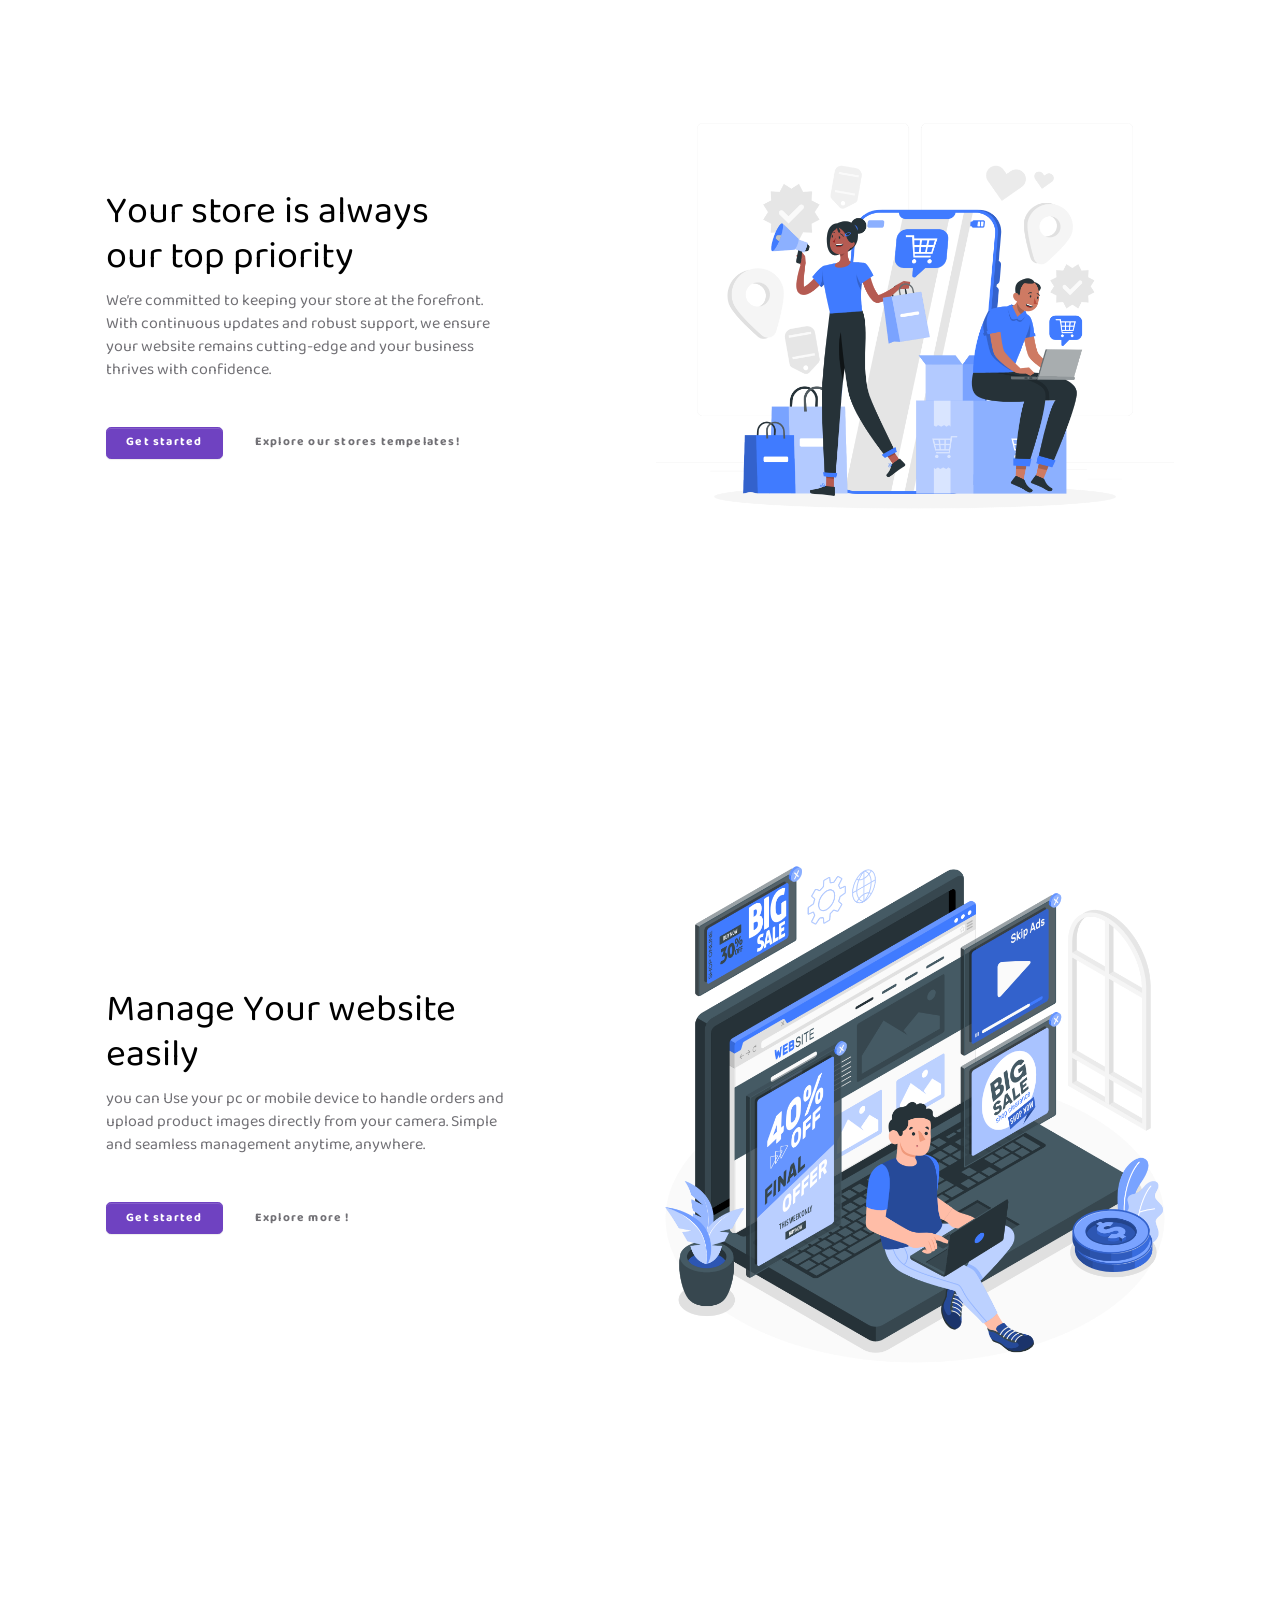
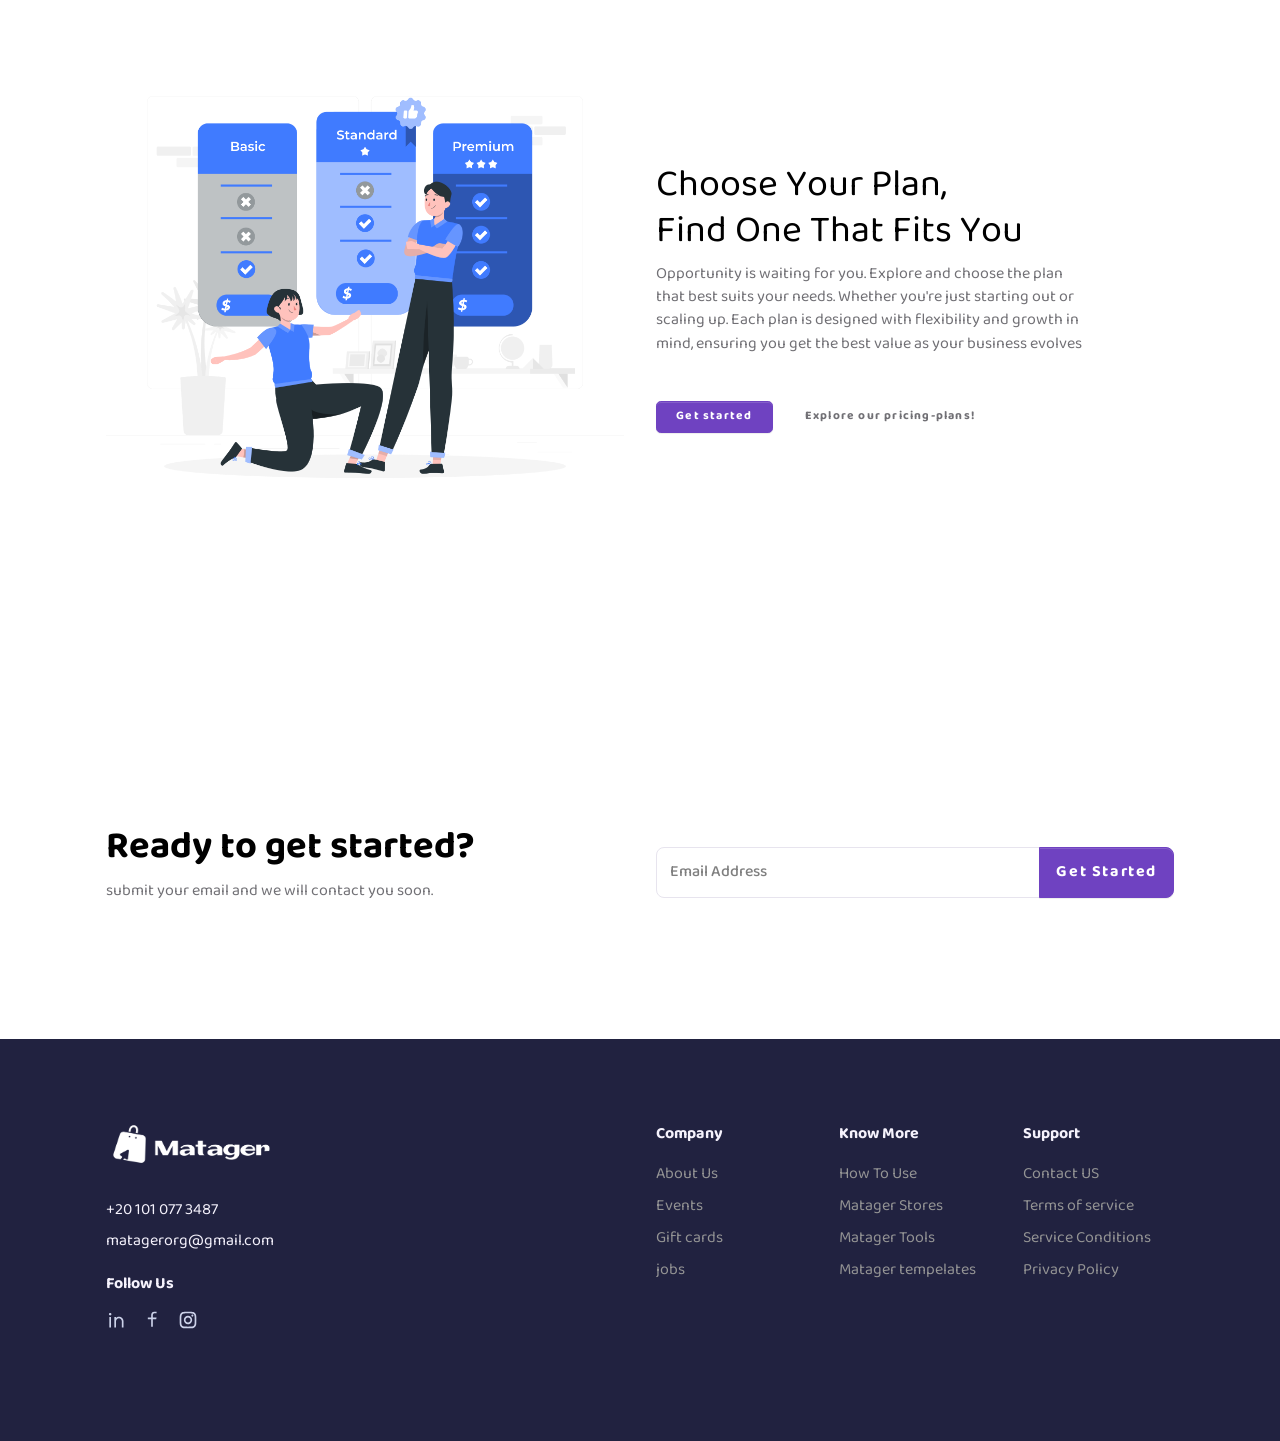
==== commit ce7543c8: "Add files via upload" ====
--- a/index.html
+++ b/index.html
@@ -13,7 +13,9 @@
   <title>Home</title>
 
 
-<link rel="icon" href="./assets/img/favicons/favico.ico" type="image/x-icon">
+  <link rel="icon" href="./assets/img/favicons/favicon.png" type="image/x-icon">
+  <link rel="icon" href="./assets/img/favicons/favico.ico" type="image/x-icon">
+  <link rel="apple-touch-icon" href="./assets/img/favicons/favico.ico">
 
 
 
@@ -64,7 +66,7 @@
           <div class="col-md-9 col-xxl-5 text-md-start text-center py-6">
             <h1 class="fs-4 fs-md-5 fs-xxl-4 text-animate" data-zanim-xs='{"delay":0.1}' data-zanim-trigger="scroll">
               Start Selling
-              online easily for 300 EGP/month</h1>
+              online easily for 500 EGP/month</h1>
             <p class="fs-1 text-animate" data-zanim-xs='{"delay":0.1}' data-zanim-trigger="scroll">"Matager offers a
               personalized
               e-commerce platform tailored to kickstart your online selling journey. Seamlessly
@@ -250,10 +252,11 @@
 
             <ul class="list-unstyled text-light mb-md-4 mb-lg-0">
               <h5 class="lh-lg fw-bold text-light font-sans-serif"> Know More</h5>
+              <li class="lh-lg"><a class="text-500 footer-link text-light" href="./docs.html">How To Use</a></li>
+              <li class="lh-lg"><a class="text-500 footer-link text-light" href="./stores.html">Matager Stores</a></li>
+              <li class="lh-lg"><a class="text-500 footer-link text-light" href="#!">Matager Tools</a></li>
               <li class="lh-lg"><a class="text-500 footer-link text-light" href="#!">Matager tempelates</a></li>
-              <li class="lh-lg"><a class="text-500 footer-link text-light" href="./stores.html">Matager Stores</a></li>
-              <li class="lh-lg"><a class="text-500 footer-link text-light" href="./pricing.html">Matager Pricing</a></li>
-              <li class="lh-lg"><a class="text-500 footer-link text-light" href="#!">Matager Tools</a></li>
+
             </ul>
           </div>
           <div class="col-6 col-sm-4 col-lg-2 mb-3 order-3 order-sm-2">
@@ -286,4 +289,4 @@
   </script>
 </body>
 
-</html>
+</html>
--- a/assets/css/theme.css
+++ b/assets/css/theme.css
@@ -23231,6 +23231,10 @@
   display: none !important;
 }
 
+.block {
+  display: block !important;
+}
+
 
 /* scroll animation  */
 .animate-on-scroll {
@@ -23285,4 +23289,204 @@
 
 .txt-center {
   text-align: center;
+}
+
+.pointer {
+  cursor: pointer;
+}
+
+.card-pointer {
+  background: #f7f7fc;
+  border: 2px solid #f0f8ff94 !important;
+}
+
+.card-pointer:hover {
+  background: white;
+  border: 2px solid #f7f7fc !important;
+}
+
+.docs-collapse {
+  background: #d2d0ef2e;
+  padding: 10px 10px 10px 10px;
+  border-radius: 5px;
+  margin-bottom: 20px;
+}
+
+.font-xlarge {
+  font-size: x-large;
+}
+
+.col-00000099 {
+  color: #00000099;
+}
+
+.docs-collapse .nav-item a {
+  color: #000000a6;
+  /* Example color */
+}
+
+.docs-collapse .nav-item a:hover {
+  color: #000000a6;
+  /* Optional: A different color for hover effect */
+  text-decoration: underline;
+  /* Optional: Add underline on hover */
+}
+
+.collapse {
+  transition: height 0.3s ease-in-out;
+  /* Smooth transition for height */
+}
+
+.collapse.show {
+  transition: height 0.3s ease-in-out;
+  /* Smooth transition for height when shown */
+}
+
+/* Sidebar styling */
+#sidebar {
+  position: fixed;
+  top: 0;
+  left: -300px;
+  width: 300px;
+  height: 100%;
+  transition: left 0.3s ease-in-out;
+  z-index: 1050;
+  overflow-y: auto;
+}
+
+#sidebar.open {
+  left: 0;
+
+}
+
+.sidebarmob {
+  border-radius: 0px 20px 10px 0px;
+  padding: 10px;
+  background: #f0f0f0;
+  left: 0;
+  padding-top: 70px;
+  overflow: auto;
+  /* Enable scrolling */
+  -ms-overflow-style: none;
+  /* Hide scrollbar for IE and Edge */
+  scrollbar-width: 0.2;
+  /* Set scrollbar width to thin for Firefox */
+}
+
+.sidebarmob::-webkit-scrollbar {
+  width: 0.2px !important;
+  /* Minimum width for WebKit-based browsers */
+}
+
+.sidebarmob::-webkit-scrollbar-track {
+  border-radius: 10px;
+  /* Border radius for scrollbar track */
+  background: #e0e0e0;
+  /* Light gray background for track */
+}
+
+.sidebarmob::-webkit-scrollbar-thumb {
+  border-radius: 10px;
+  /* Border radius for scrollbar thumb */
+  background: #888;
+  /* Gray color for thumb */
+}
+
+.sidebarmob::-webkit-scrollbar-thumb:hover {
+  background: #555;
+  /* Darker thumb color on hover */
+}
+
+#sidebar .close-btn {
+  position: absolute;
+  top: 10px;
+  right: 10px;
+  cursor: pointer;
+}
+
+/* Overlay styling */
+#overlay {
+  position: fixed;
+  top: 0;
+  left: 0;
+  width: 100%;
+  height: 100%;
+  z-index: 1049;
+  display: none;
+}
+
+#overlay.show {
+  display: block;
+}
+
+@media (min-width: 720px) {
+  #sidebar {
+    position: relative;
+    left: 0;
+    width: 100%;
+    height: auto;
+  }
+
+  #overlay {
+    display: none !important;
+  }
+}
+
+
+/* Sidebar content styling */
+#sidebar h5 {
+  cursor: pointer;
+}
+
+.fw-bold.pointer {
+  display: flex;
+  justify-content: space-between;
+  align-items: center;
+}
+
+.collapse {
+  transition: height 0.3s ease;
+}
+
+.side-bar-btn {
+  z-index: 1000;
+  border: none;
+  border-radius: 0px 0px 100px 0px;
+  padding: 10px 20px 20px 10px;
+  top: 0px;
+  left: 0px;
+  position: fixed;
+  background-color: #6f42c1;
+  /* Green background */
+  color: white;
+  /* White text */
+  font-size: 16px;
+  /* Font size */
+  font-weight: bold;
+  /* Bold text */
+  box-shadow: 4px 4px 10px rgba(0, 0, 0, 0.2);
+  /* Box shadow */
+  transition: all 0.3s ease;
+  /* Smooth transition for hover effect */
+}
+
+.side-bar-btn:hover {
+  background-color: #6f42c1;
+  /* Darker green on hover */
+  box-shadow: 4px 4px 15px rgba(0, 0, 0, 0.4);
+  /* Enhance box shadow on hover */
+  transform: scale(1.05);
+  /* Slightly enlarge the button on hover */
+}
+
+.side-bar-btn:active {
+  background-color: #6f42c1;
+  /* Even darker green when clicked */
+  box-shadow: 2px 2px 5px rgba(0, 0, 0, 0.3);
+  /* Subtle shadow effect when pressed */
+}
+
+#overlay {
+  background: rgba(0, 0, 0, 0.5);
+  /* Semi-transparent black for overlay */
 }
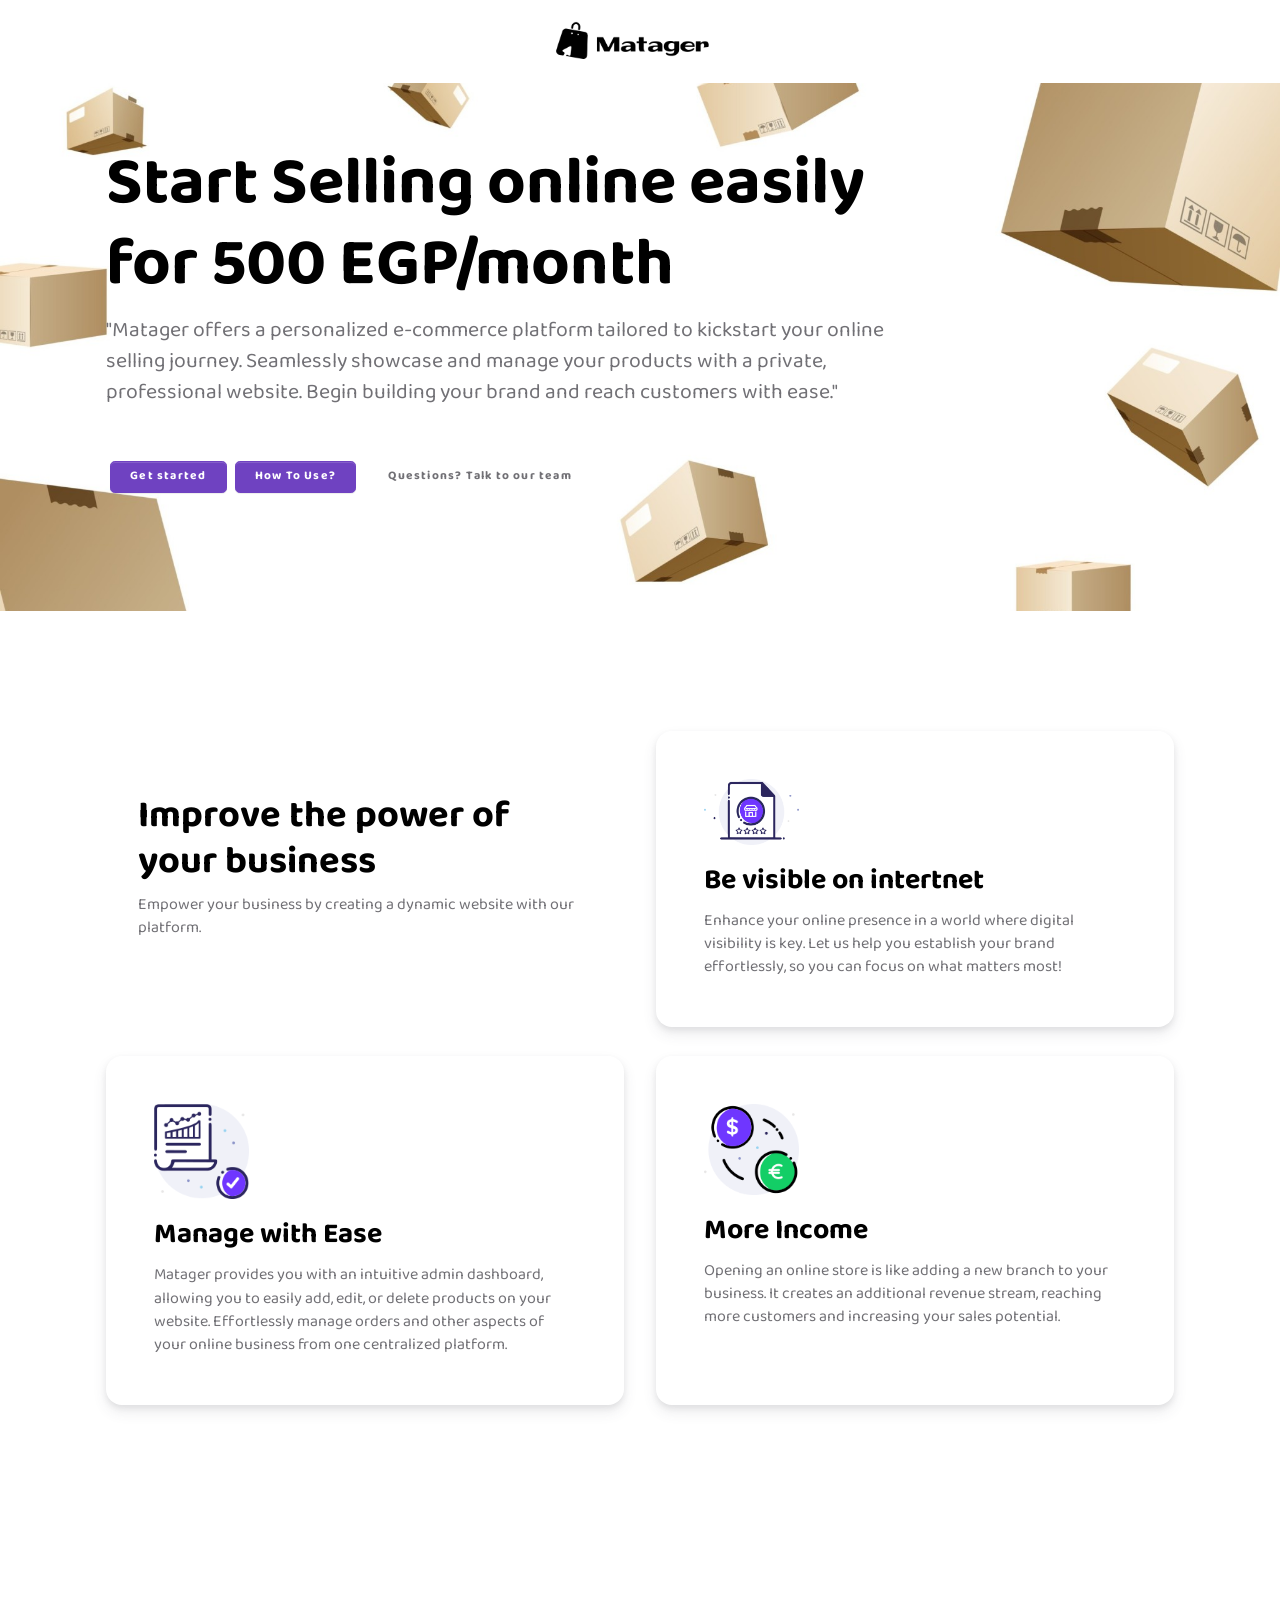
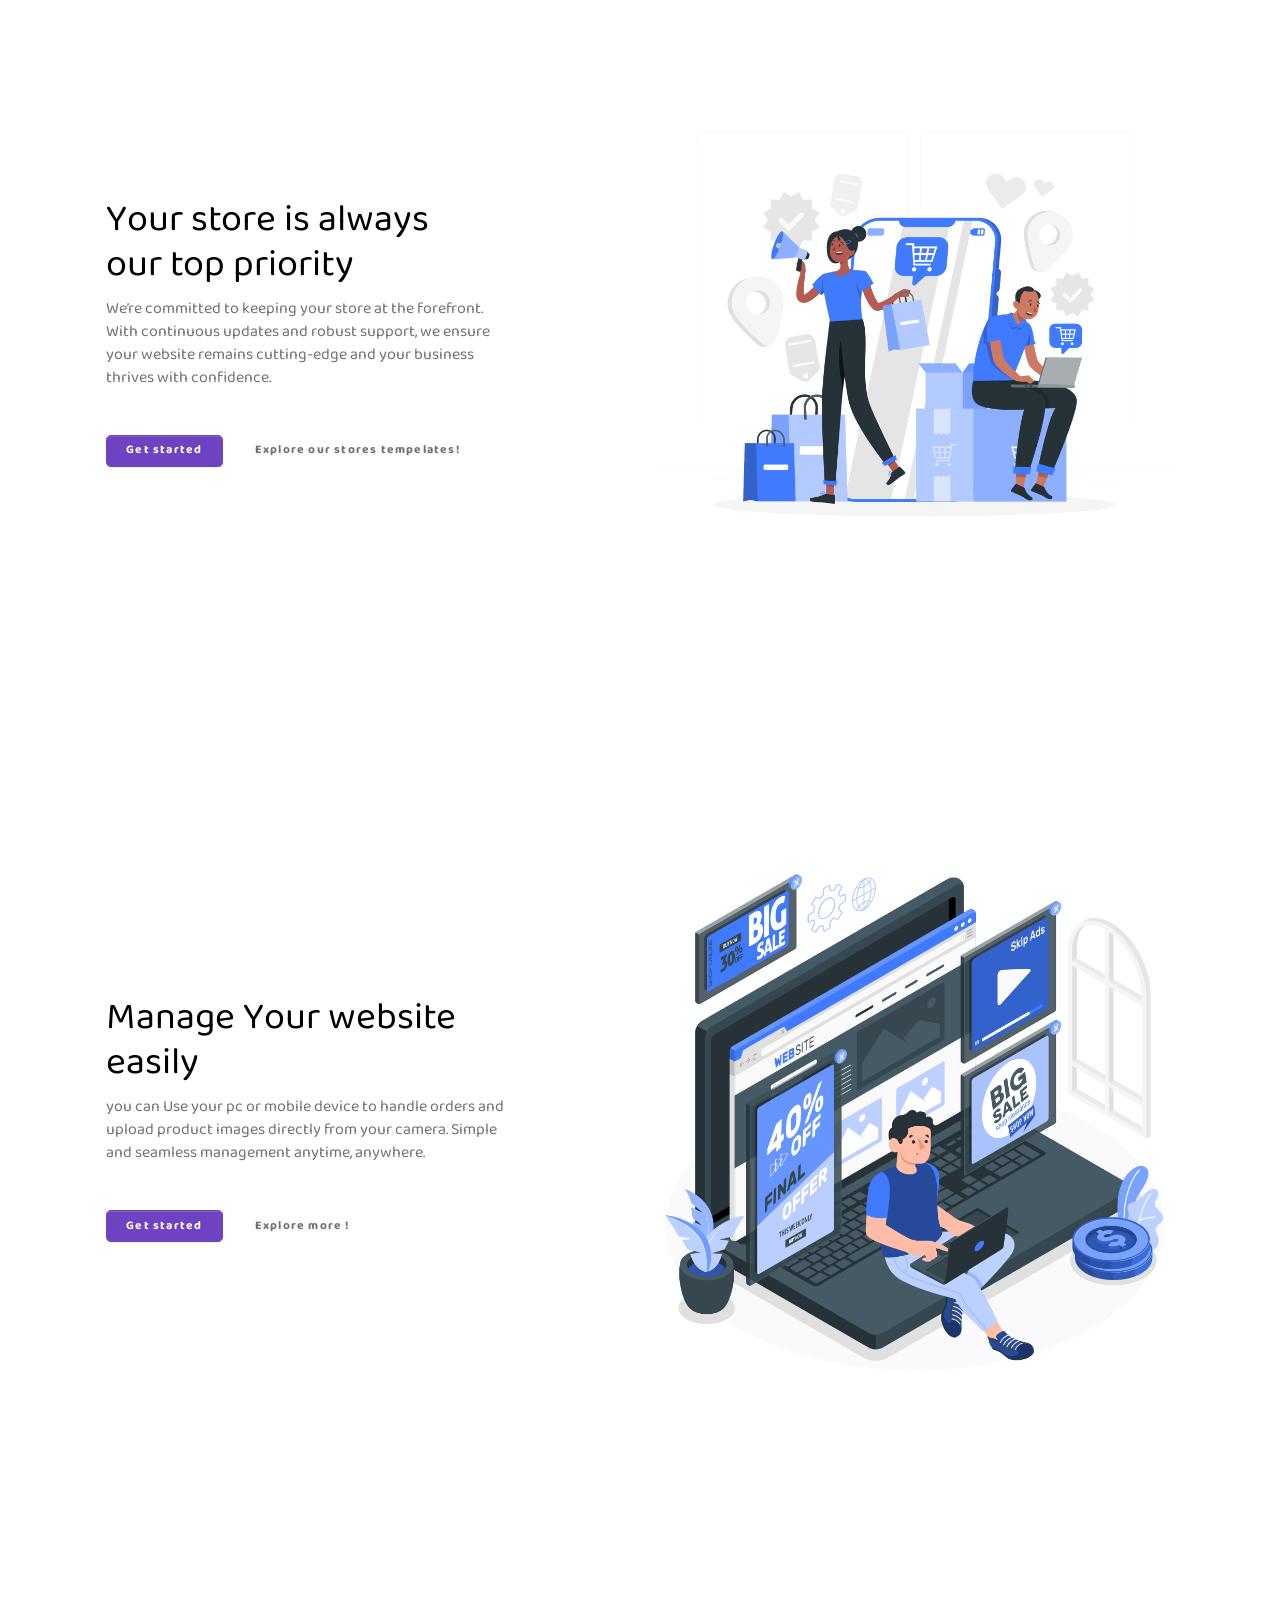
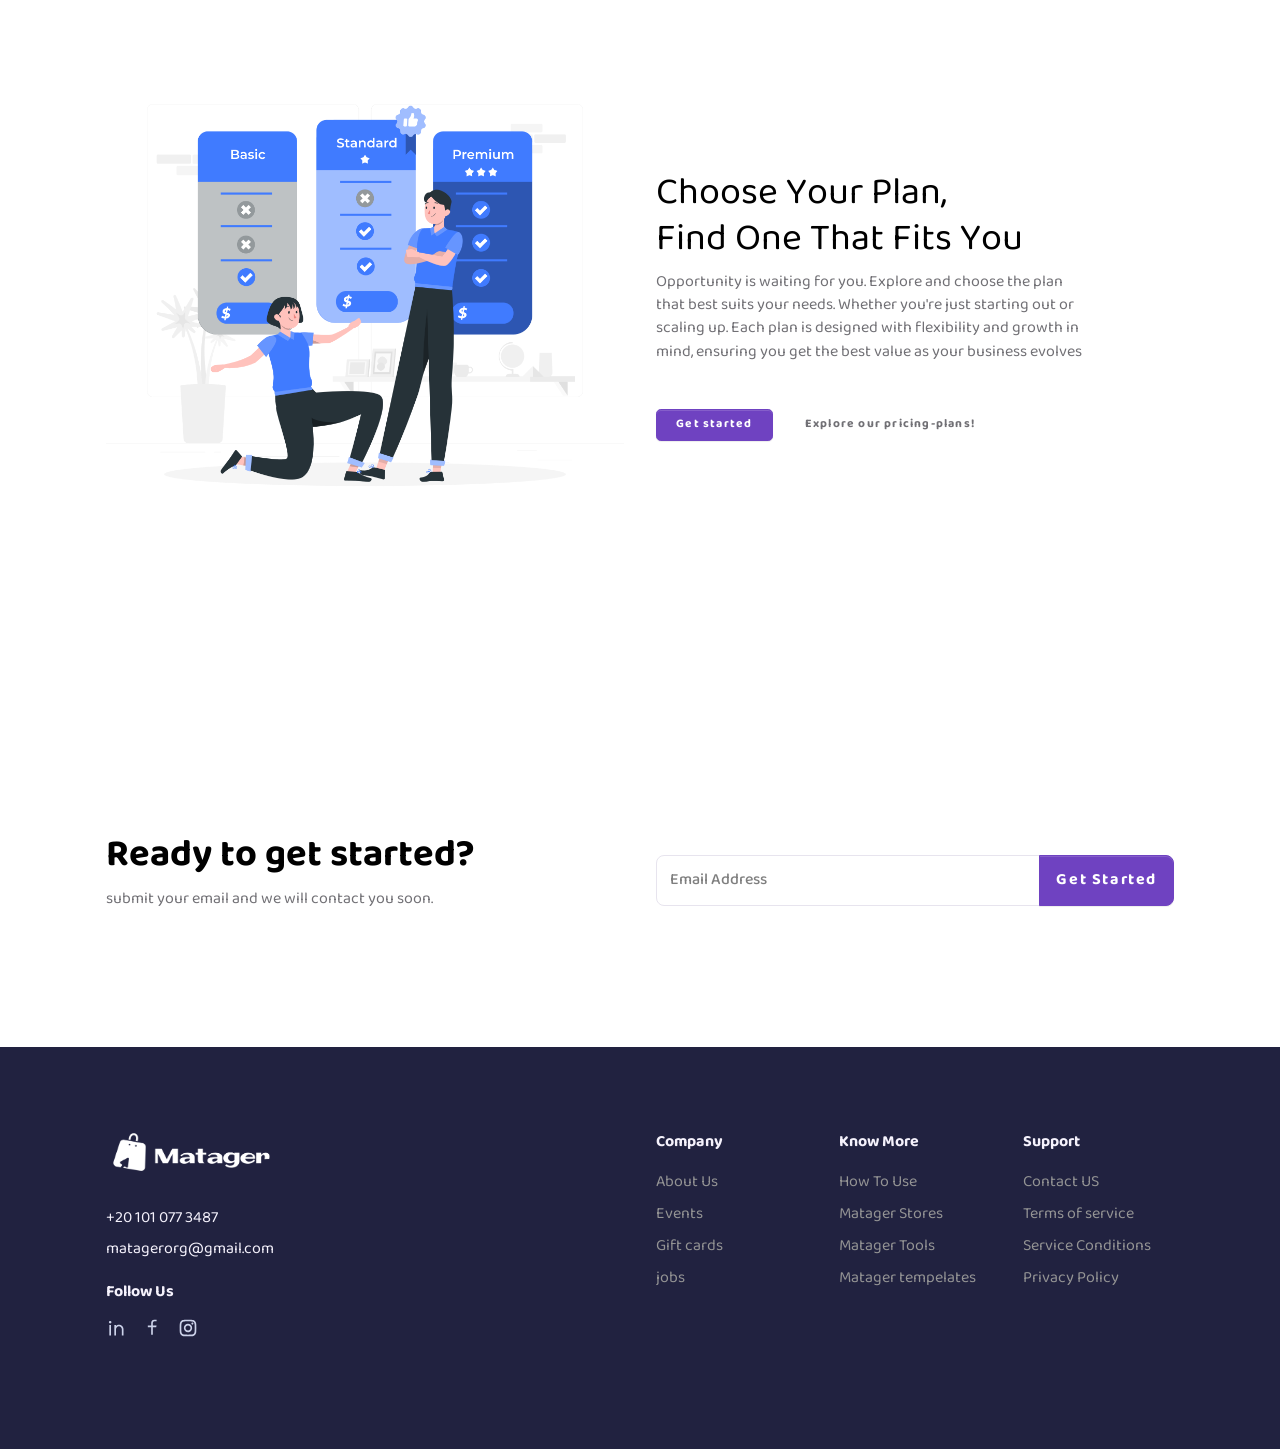
==== commit f2619988: "Update index.html" ====
--- a/index.html
+++ b/index.html
@@ -73,10 +73,11 @@
               showcase and manage your products with a private, professional website. Begin building your brand and
               reach customers
               with ease."</p>
-            <div class="d-flex flex-column flex-sm-row justify-content-center justify-content-md-start mt-5 pb-50"
-              data-zanim-xs='{"delay":0.1}' data-zanim-trigger="scroll"><a class="btn btn-sm btn-primary me-1 "
-                href="./pricing.html" role="button">Get started</a><a class="btn btn-sm btn-default mx-2"
-                href="./ourteam.html" role="button">Questions? Talk to
+             <div class="d-flex flex-column flex-sm-row justify-content-center align-items-center justify-content-md-start mt-5 pb-50"
+              data-zanim-xs="{&quot;delay&quot;:0.1}" data-zanim-trigger="scroll"><a
+                class="btn btn-sm btn-primary me-1 m-1" href="./pricing.html" role="button">Get started</a><a
+                class="btn btn-sm btn-primary me-1 m-1" href="./docs.html" role="button">How To Use?</a><a
+                class="btn btn-sm btn-default mx-2" href="./ourteam.html" role="button">Questions? Talk to
                 our team<i class="fas fa-arrow-right ms-2"></i></a></div>
           </div>
         </div>
@@ -289,4 +290,4 @@
   </script>
 </body>
 
-</html>+</html>
--- a/assets/css/theme.css
+++ b/assets/css/theme.css
@@ -9365,6 +9365,10 @@
   margin: 0.5rem !important;
 }
 
+.ml-10 {
+  margin-left: 10px;
+}
+
 .m-3 {
   margin: 1rem !important;
 }
@@ -23296,13 +23300,11 @@
 }
 
 .card-pointer {
-  background: #f7f7fc;
-  border: 2px solid #f0f8ff94 !important;
+  background: #d2d0ef96;
 }
 
 .card-pointer:hover {
   background: white;
-  border: 2px solid #f7f7fc !important;
 }
 
 .docs-collapse {
@@ -23314,6 +23316,10 @@
 
 .font-xlarge {
   font-size: x-large;
+}
+
+.font-medium {
+  font-size: medium;
 }
 
 .col-00000099 {
@@ -23369,13 +23375,14 @@
   /* Enable scrolling */
   -ms-overflow-style: none;
   /* Hide scrollbar for IE and Edge */
-  scrollbar-width: 0.2;
-  /* Set scrollbar width to thin for Firefox */
-}
-
+  scrollbar-width: thin;
+  /* Thin scrollbar for Firefox */
+}
+
+/* WebKit-based browsers (Chrome, Safari, Edge (Chromium)) */
 .sidebarmob::-webkit-scrollbar {
-  width: 0.2px !important;
-  /* Minimum width for WebKit-based browsers */
+  width: 1px;
+  /* Set scrollbar width to 5px */
 }
 
 .sidebarmob::-webkit-scrollbar-track {
@@ -23395,6 +23402,16 @@
 .sidebarmob::-webkit-scrollbar-thumb:hover {
   background: #555;
   /* Darker thumb color on hover */
+}
+
+/* For Firefox */
+@supports (scrollbar-width: thin) {
+  .sidebarmob {
+    scrollbar-width: thin;
+    /* Thin scrollbar */
+    scrollbar-color: #888 #e0e0e0;
+    /* Thumb color and track color */
+  }
 }
 
 #sidebar .close-btn {
@@ -23449,12 +23466,13 @@
 }
 
 .side-bar-btn {
+  display: none;
   z-index: 1000;
   border: none;
   border-radius: 0px 0px 100px 0px;
   padding: 10px 20px 20px 10px;
-  top: 0px;
-  left: 0px;
+  top: -2px;
+  left: -2px;
   position: fixed;
   background-color: #6f42c1;
   /* Green background */
@@ -23470,6 +23488,12 @@
   /* Smooth transition for hover effect */
 }
 
+@media (max-width: 719px) {
+  .side-bar-btn {
+    display: block;
+  }
+}
+
 .side-bar-btn:hover {
   background-color: #6f42c1;
   /* Darker green on hover */
@@ -23489,4 +23513,24 @@
 #overlay {
   background: rgba(0, 0, 0, 0.5);
   /* Semi-transparent black for overlay */
+}
+
+.available-width {
+  width: -webkit-fill-available;
+}
+
+.docs-img {
+  /* border: 1px solid #d2d0ef;
+  /*  */
+  border-radius: 10px;
+  padding: 5px;
+}
+
+.title-docs {
+  display: flex;
+  justify-content: center;
+  margin-bottom: 20px;
+  border-radius: 5px;
+  background: #d2d0ef2e;
+  padding: 10px;
 }
